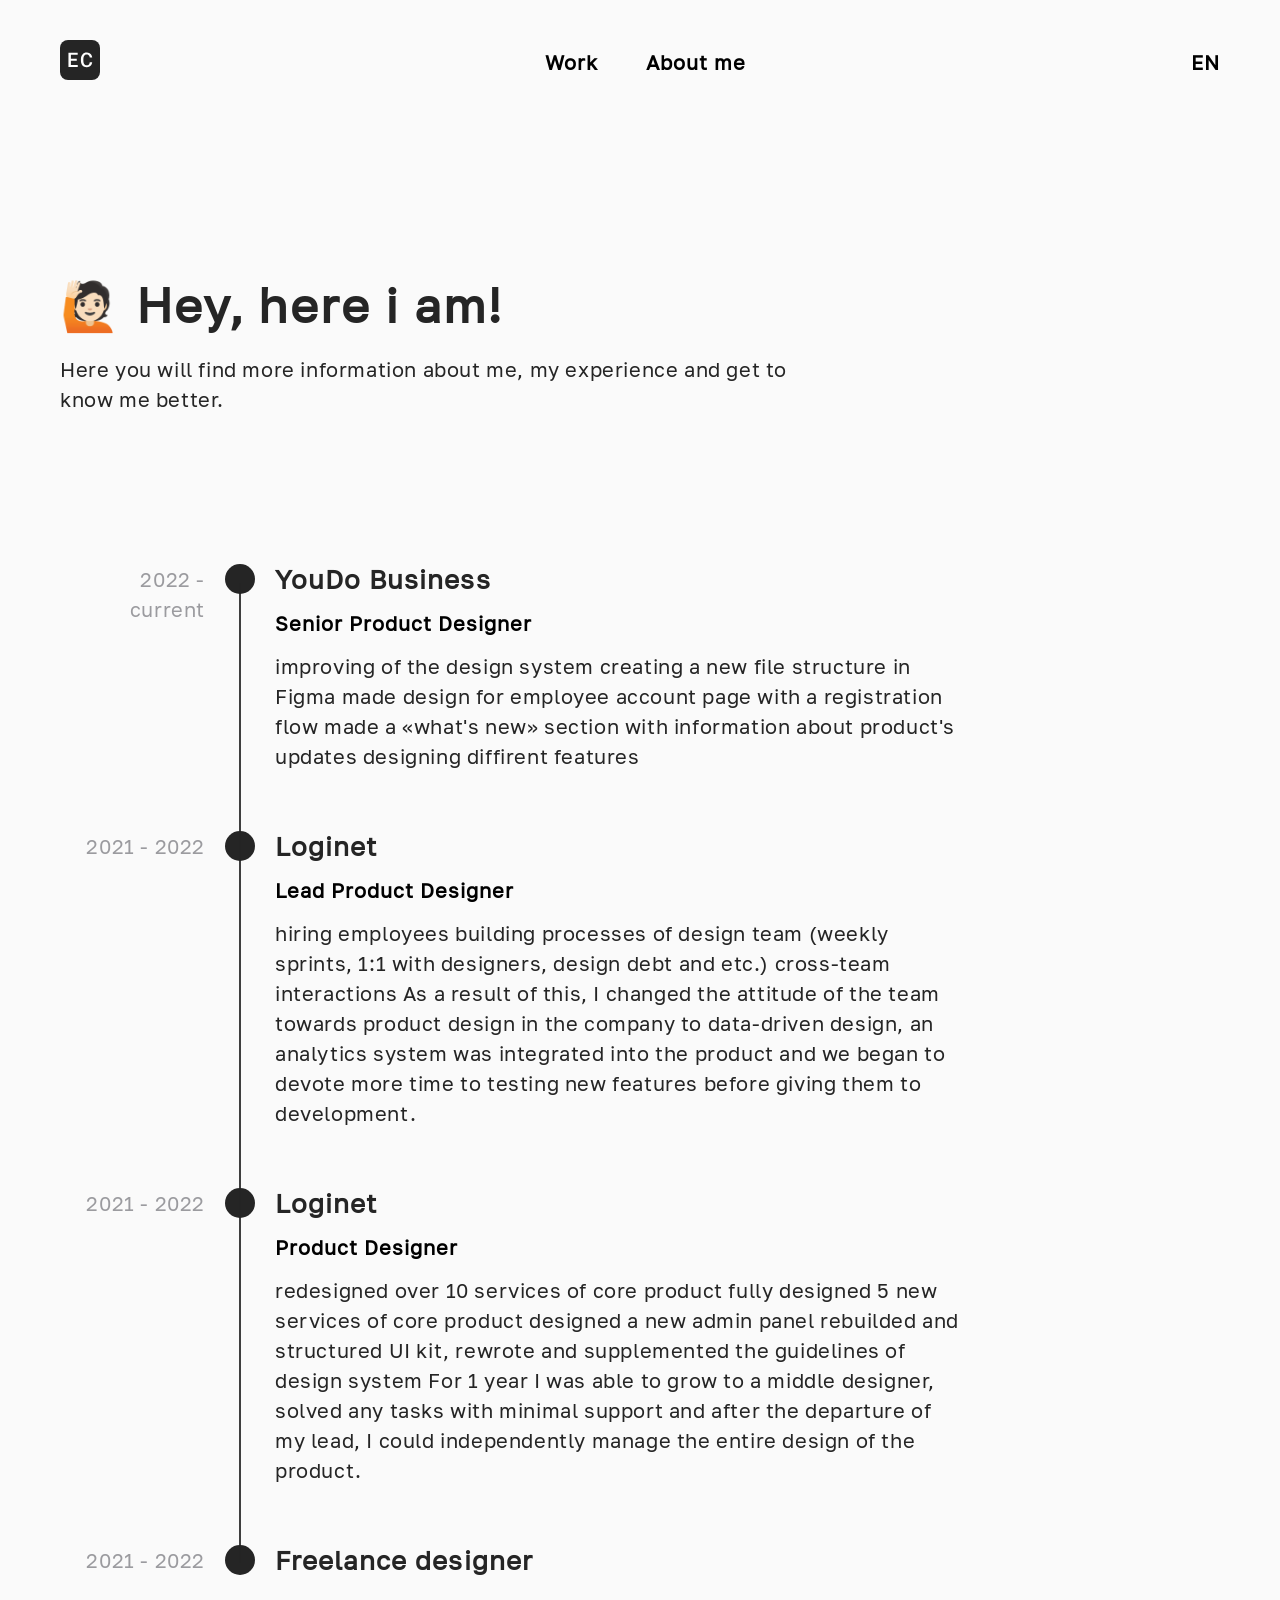
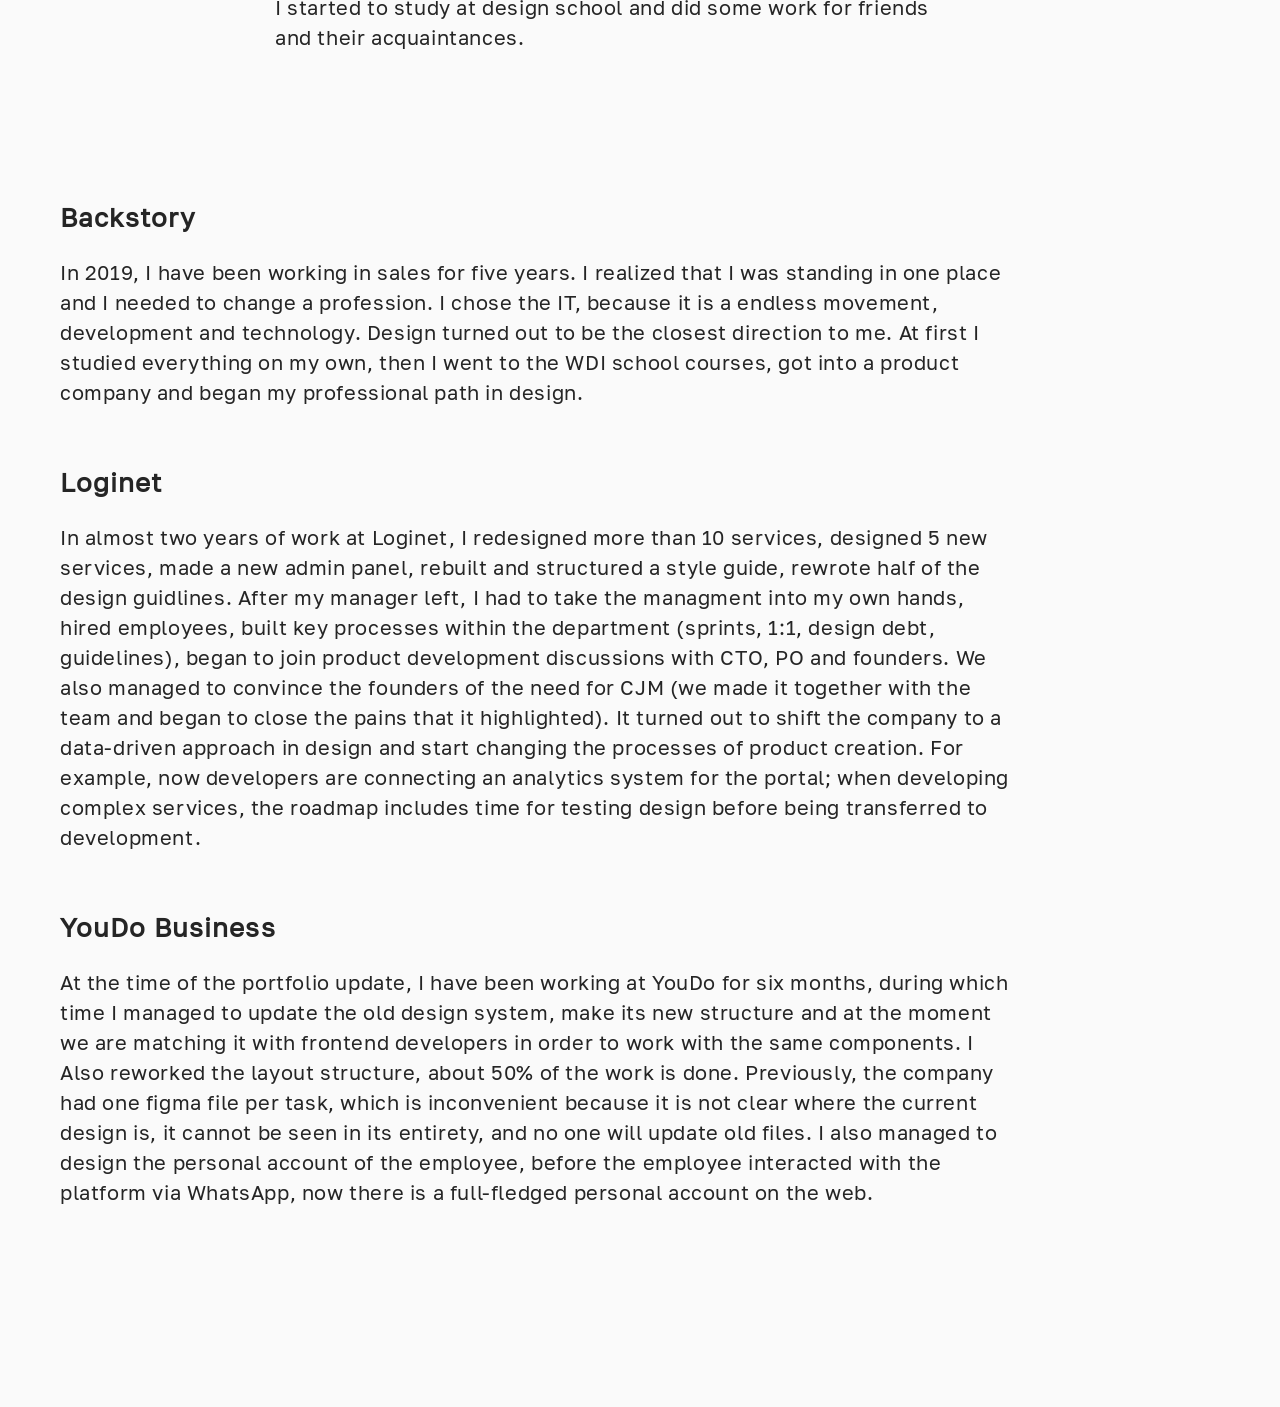
==== about_en.html @ 7d853041 "about" ====
<!DOCTYPE html>
<html lang="en">
  <head>
    <link rel="stylesheet" href="css/normalize.css" />
    <link rel="stylesheet" href="css/style.css" />
    <link rel="stylesheet" href="css/font.css" />
    <link rel="shortcut icon" href="img/logo.svg" />
    <title>About me</title>
    <meta charset="UTF-8" />
    <meta http-equiv="X-UA-Compatible" content="IE=edge" />
    <meta name="viewport" content="width=device-width, initial-scale=1.0" />
    <title>Document</title>
  </head>
  <body>
    <header class="header">
      <a href="index.html">
        <img src="img/logo.svg" alt="нет лого" />
      </a>
      <div class="randomclass">
        <a href="work_en.html" class="bold-20">Work</a>
        <a class="bold-20">About me</a>
      </div>
      <div>
        <p class="bold-20">EN</p>
      </div>
    </header>
    <div class="mainpartwork">
      <div class="mainparttext">
        <p class="bold-48">🙋🏻 Hey, here i am!</p>
        <p class="regular-20">
          Here you will find more information about me, my experience and get to
          know me better.
        </p>
      </div>
      <div class="block-card">
        <img class="line-exp" src="img/lineexp.svg" alt="линия" />
        <div class="exp-main">
          <p class="regular-20-gray">2022 - current</p>
          <img src="img/round.svg" alt="круг" />
          <div class="exp-text">
            <p class="bold-26">YouDo Business</p>
            <p class="bold-20">Senior Product Designer</p>
            <p class="regular-20">
              improving of the design system creating a new file structure in
              Figma made design for employee account page with a registration
              flow made a «what's new» section with information about product's
              updates designing diffirent features
            </p>
          </div>
        </div>
        <div class="exp-main">
          <p class="regular-20-gray">2021 - 2022</p>
          <img src="img/round.svg" alt="круг" />
          <div class="exp-text">
            <p class="bold-26">Loginet</p>
            <p class="bold-20">Lead Product Designer</p>
            <p class="regular-20">
              hiring employees building processes of design team (weekly
              sprints, 1:1 with designers, design debt and etc.) cross-team
              interactions As a result of this, I changed the attitude of the
              team towards product design in the company to data-driven design,
              an analytics system was integrated into the product and we began
              to devote more time to testing new features before giving them to
              development.
            </p>
          </div>
        </div>
        <div class="exp-main">
          <p class="regular-20-gray">2021 - 2022</p>
          <img src="img/round.svg" alt="круг" />
          <div class="exp-text">
            <p class="bold-26">Loginet</p>
            <p class="bold-20">Product Designer</p>
            <p class="regular-20">
              redesigned over 10 services of core product fully designed 5 new
              services of core product designed a new admin panel rebuilded and
              structured UI kit, rewrote and supplemented the guidelines of
              design system For 1 year I was able to grow to a middle designer,
              solved any tasks with minimal support and after the departure of
              my lead, I could independently manage the entire design of the
              product.
            </p>
          </div>
        </div>
        <div class="exp-main">
          <p class="regular-20-gray">2021 - 2022</p>
          <img src="img/round.svg" alt="круг" />
          <div class="exp-text">
            <p class="bold-26">Freelance designer</p>
            <p class="regular-20">
              I started to study at design school and did some work for friends
              and their acquaintances.
            </p>
          </div>
        </div>
      </div>
      <div class="case-inside">
        <div class="case-header">
          <p class="bold-26">Backstory</p>
          <p class="regular-20">
            In 2019, I have been working in sales for five years. I realized
            that I was standing in one place and I needed to change a
            profession. I chose the IT, because it is a endless movement,
            development and technology. Design turned out to be the closest
            direction to me. At first I studied everything on my own, then I
            went to the WDI school courses, got into a product company and began
            my professional path in design.
          </p>
        </div>
        <div class="case-header">
          <p class="bold-26">Loginet</p>
          <p class="regular-20">
            In almost two years of work at Loginet, I redesigned more than 10
            services, designed 5 new services, made a new admin panel, rebuilt
            and structured a style guide, rewrote half of the design guidlines.
            After my manager left, I had to take the managment into my own
            hands, hired employees, built key processes within the department
            (sprints, 1:1, design debt, guidelines), began to join product
            development discussions with CTO, PO and founders. We also managed
            to convince the founders of the need for CJM (we made it together
            with the team and began to close the pains that it highlighted). It
            turned out to shift the company to a data-driven approach in design
            and start changing the processes of product creation. For example,
            now developers are connecting an analytics system for the portal;
            when developing complex services, the roadmap includes time for
            testing design before being transferred to development.
          </p>
        </div>
        <div class="case-header">
          <p class="bold-26">YouDo Business</p>
          <p class="regular-20">
            At the time of the portfolio update, I have been working at YouDo
            for six months, during which time I managed to update the old design
            system, make its new structure and at the moment we are matching it
            with frontend developers in order to work with the same components.
            I Also reworked the layout structure, about 50% of the work is done.
            Previously, the company had one figma file per task, which is
            inconvenient because it is not clear where the current design is, it
            cannot be seen in its entirety, and no one will update old files. I
            also managed to design the personal account of the employee, before
            the employee interacted with the platform via WhatsApp, now there is
            a full-fledged personal account on the web.
          </p>
        </div>
      </div>
    </div>
  </body>
</html>
---- css/style.css ----
@font-face {
  font-family: "GolosTextWebVF";
  src: url(../fonts/golos-text_vf.woff2) format("woff2"),
    url(../fonts/golos-text_vf.woff) format("woff");
  font-weight: normal;
  font-style: normal;
}

body {
  background-color: #fafafa;
  width: 1160px;
}

a {
  text-decoration: none;
}
ul {
  text-decoration: none;
}
li {
  text-decoration: none;
}


html {
  display: table;
  margin: auto;
}

.mainpart {
  display: flex;
  flex-direction: column;
  justify-content: center;
  align-items: flex-start;
  padding: 0px;
  gap: 32px;
  margin: auto;
  position: fixed;
  top: 0;
  left: 0;
  bottom: 0;
  right: 0;
  width: 1160px;
}

.mainpartwork {
  display: flex;
  flex-direction: column;
  justify-content: center;
  align-items: flex-start;
  gap: 150px;
  margin-top: 280px;
  margin-bottom: 200px;
  position: relative;
  width: 1160px;
}

.mainparttext {
  display: flex;
  flex-direction: column;
  align-items: flex-start;
  padding: 0px;
  gap: 24px;
  width: 759px;
}

.social {
  display: flex;
  flex-direction: row;
  align-items: flex-start;
  padding: 0px;
  gap: 16px;
  width: 140px;
}

.header {
  display: flex;
  flex-direction: row;
  justify-content: space-between;
  align-items: center;
  z-index: 1;
  padding: 40px 0px 20px;
  position: fixed;
  width: 1160px;
  top: 0px;
  left: calc(50% - 1160px / 2);
  background: #fafafa;
}

.randomclass {
  display: flex;
  align-items: center;
  padding: 0px;
  gap: 48px;
  height: 24px;
}

.block-card {
  display: flex;
  flex-direction: column;
  align-items: flex-start;
  padding: 0px;
  gap: 60px;
}

.card {
  display: flex;
  flex-direction: row;
  align-items: flex-start;
  padding: 0px;
  gap: 40px;
  width: 1160px;
}

.cardtext {
  display: flex;
  flex-direction: column;
  align-items: flex-start;
  padding: 60px 0px 0px;
  gap: 40px;
  width: 560px;
  height: fit-content;
}

.randomclass .header-wrapper {
  width: 100%;
}

.cardheader {
  display: flex;
  flex-direction: column;
  align-items: flex-start;
  padding: 0px;
  gap: 8px;
  width: 560px;
}

.carddescript {
  display: flex;
  flex-direction: column;
  align-items: flex-start;
  padding: 0px;
  gap: 24px;
  width: 560px;
  height: fit-content;
}

.readmore {
  display: flex;
  flex-direction: row;
  align-items: center;
  padding: 0px;
  gap: 8px;
  width: fit-content;
  height: 24px;
}

.case-main {
  display: flex;
  flex-direction: column;
  justify-content: center;
  align-items: flex-start;
  gap: 150px;
  margin-right: 100px;
  position: relative;
  width: 960px;
}

.case-header {
  display: flex;
  flex-direction: column;
  align-items: flex-start;
  padding: 0px;
  gap: 24px;
  width: 960px;
}

.case-text {
  display: flex;
  flex-direction: column;
  align-items: flex-start;
  padding: 0px;
  gap: 8px;
  width: 960px;
}

.case-inside {
  display: flex;
  flex-direction: column;
  align-items: flex-start;
  padding: 0px;
  gap: 60px;
  width: 960px;
}

.case-inside-part {
  display: flex;
  flex-direction: column;
  align-items: flex-start;
  padding: 0px;
  gap: 24px;
  width: 960px;
}

.caseimg {
  filter: drop-shadow(0px 2px 16px rgba(0, 0, 0, 0.16));
}

.img-with-text {
  display: flex;
  flex-direction: column;
  align-items: center;
  padding: 0px;
  gap: 16px;
}

.doubleimg {
  display: flex;
  flex-direction: row;
  align-items: flex-start;
  padding: 0px;
  gap: 20px;
  width: 960px;
}

.backbutton {
  margin-top: 7px;
  position: sticky;
  top: 150px;
}

.case-with-button {
  display: flex;
  flex-direction: row;
  justify-content: center;
  align-items: flex-start;
  gap: 60px;
  margin-top: 280px;
  margin-bottom: 200px;
  position: relative;
  width: 1160px;
}

.card-text-gap16 {
  display: flex;
  flex-direction: column;
  align-items: flex-start;
  padding: 0px;
  gap: 16px;
  width: 960px;
}

.exp-main {
display: flex;
flex-direction: row;
align-items: flex-start;
padding: 0px;
gap: 20px;
width: 906px;
}

.exp-text {
display: flex;
flex-direction: column;
align-items: flex-start;
padding: 0px;
gap: 16px;
width: 690px;
}

.line-exp {
position: absolute;
width: 2px;
height: 980px;
left: 179px;
margin-top: 19px;
}
---- css/font.css ----
.bold-48 {
font-family: 'GolosTextWebVF';
font-style: normal;
font-weight: 600;
font-size: 48px;
line-height: 50px;
letter-spacing: 0.04em;
color: #252525;
}

.bold-34 {
font-family: 'GolosTextWebVF';
font-style: normal;
font-weight: 600;
font-size: 34px;
line-height: 41px;
letter-spacing: 0.04em;
color: #252525;
}

.bold-26 {
font-family: 'GolosTextWebVF';
font-style: normal;
font-weight: 600;
font-size: 26px;
line-height: 31px;
letter-spacing: 0.04em;
color: #252525;
}

.bold-20 {
font-family: 'GolosTextWebVF';
font-style: normal;
font-weight: 600;
font-size: 20px;
line-height: 24px;
letter-spacing: 0.05em;
color: black;
text-decoration: none
}
    
.regular-20 {
font-family: 'GolosTextWebVF';
font-style: normal;
font-weight: 400;
font-size: 20px;
line-height: 30px;
letter-spacing: 0.03em;
color: #252525;
}

.regular-16 {
font-family: 'GolosTextWebVF';
font-style: normal;
font-weight: 400;
font-size: 16px;
line-height: 19px;
letter-spacing: 0.03em;
color: #9B9B9F;
}

.regular-20-gray {
    font-family: 'GolosTextWebVF';
    font-style: normal;
    font-weight: 400;
    font-size: 20px;
    line-height: 30px;
    letter-spacing: 0.03em;
    color: #9B9B9F;
    width: 145px;
    text-align: right;
    }
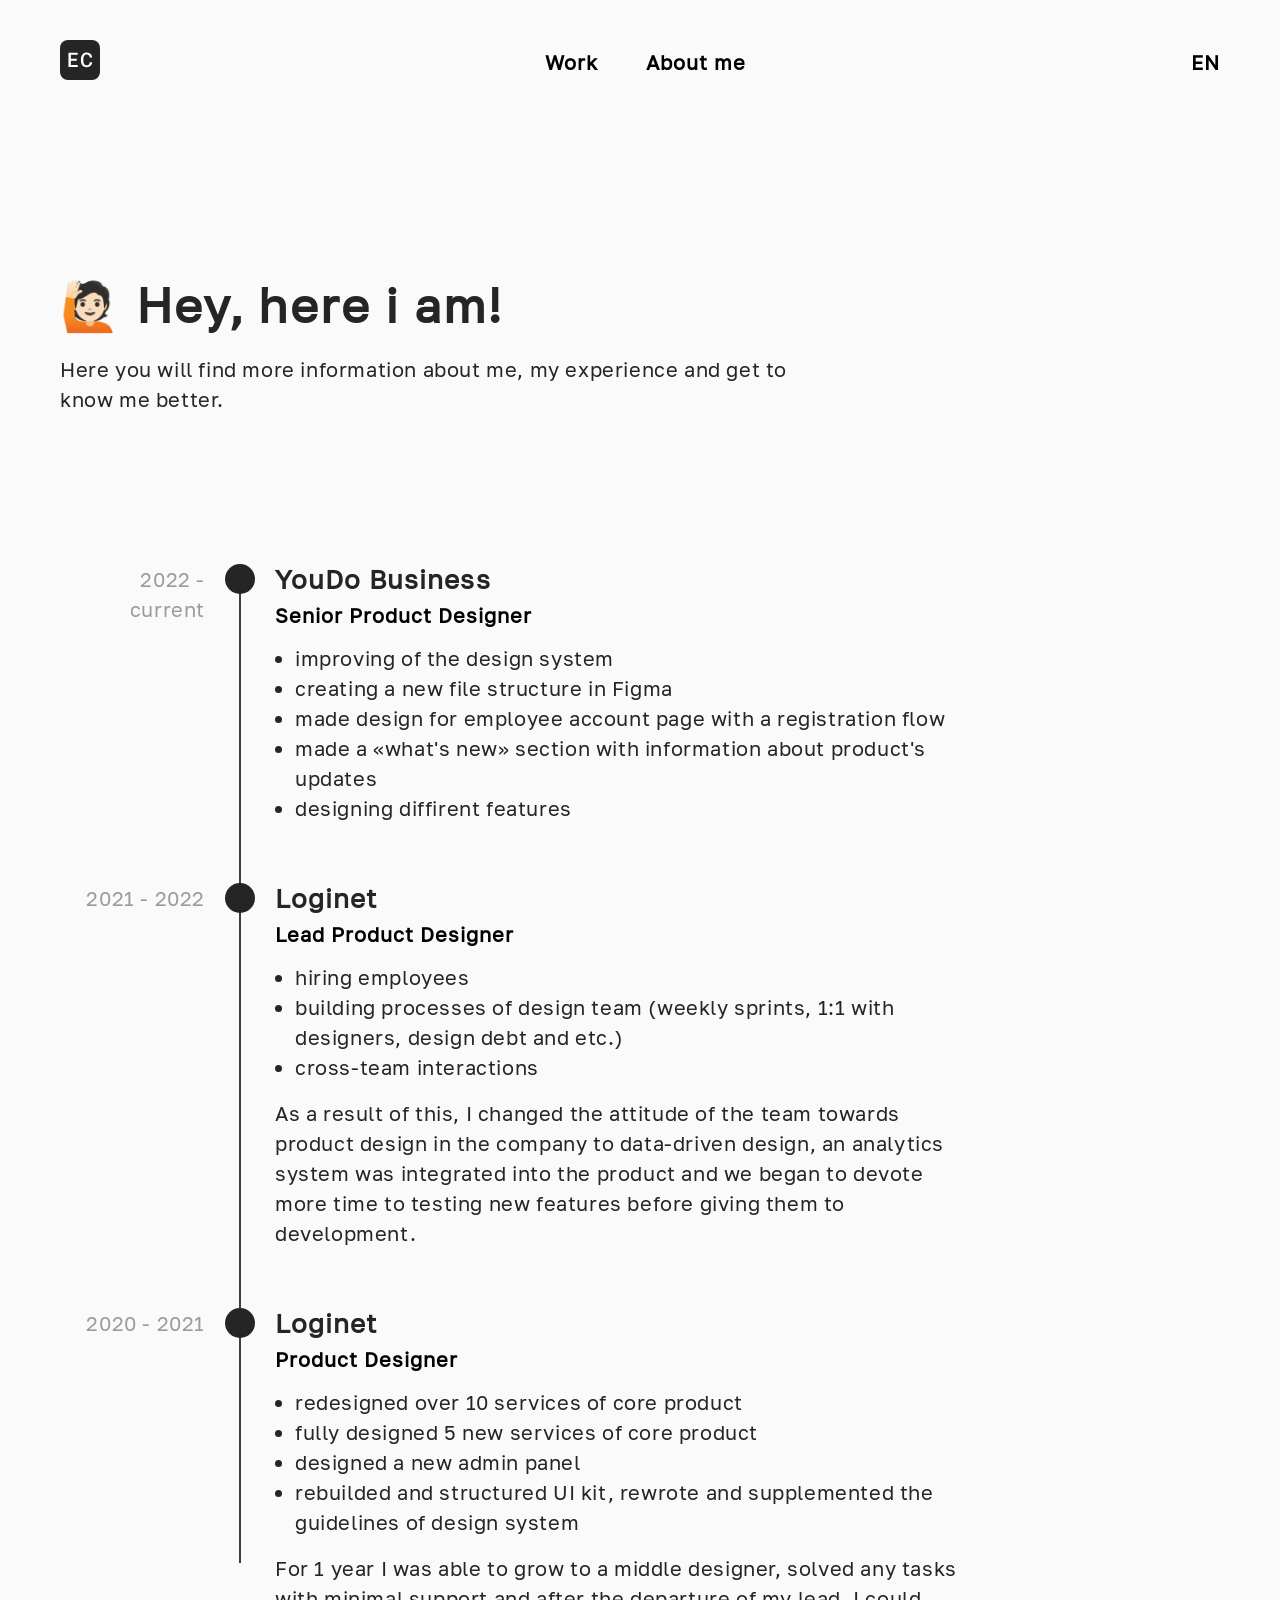
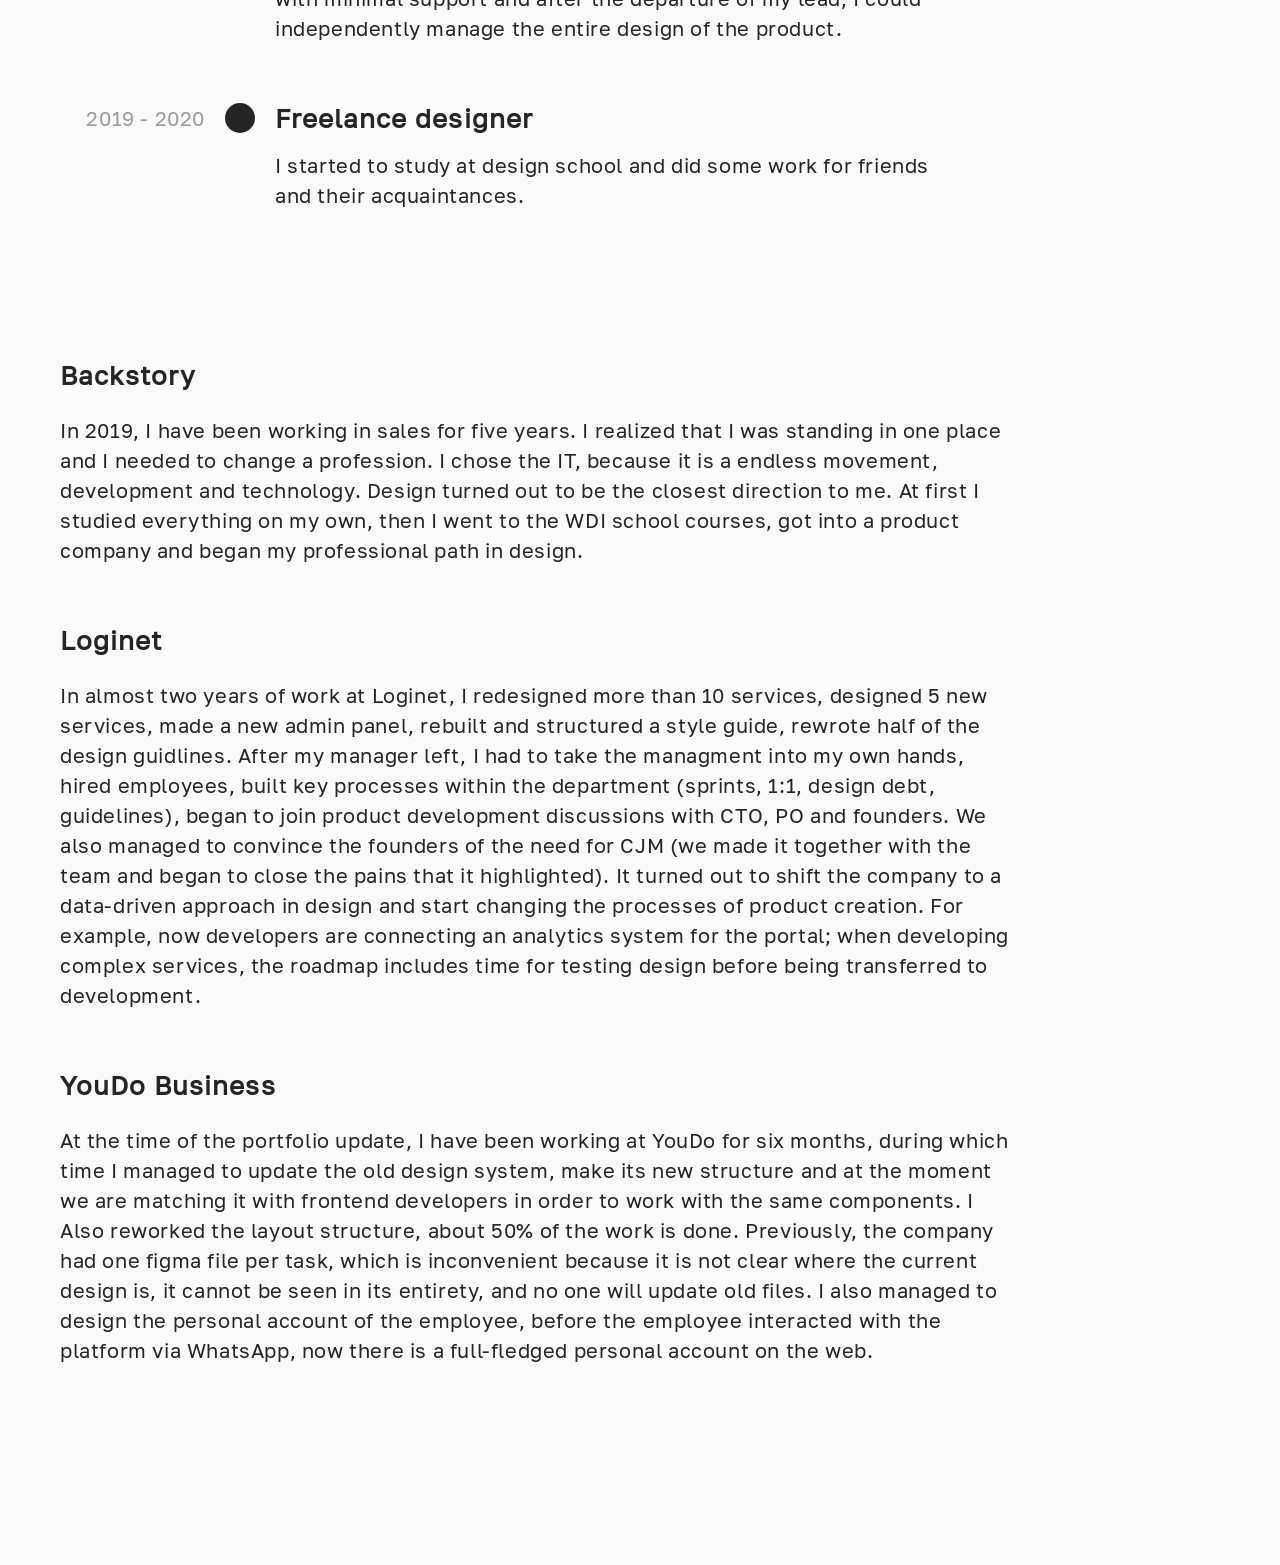
==== commit d6444ef8: "about" ====
--- a/about_en.html
+++ b/about_en.html
@@ -38,52 +38,74 @@
           <p class="regular-20-gray">2022 - current</p>
           <img src="img/round.svg" alt="круг" />
           <div class="exp-text">
-            <p class="bold-26">YouDo Business</p>
-            <p class="bold-20">Senior Product Designer</p>
-            <p class="regular-20">
-              improving of the design system creating a new file structure in
-              Figma made design for employee account page with a registration
-              flow made a «what's new» section with information about product's
-              updates designing diffirent features
-            </p>
+            <div class="cardheader">
+              <p class="bold-26">YouDo Business</p>
+              <p class="bold-20">Senior Product Designer</p>
+            </div>
+            <ul class="regular-20 list">
+              <li>improving of the design system</li>
+              <li>creating a new file structure in Figma</li>
+              <li>
+                made design for employee account page with a registration flow
+              </li>
+              <li>
+                made a «what's new» section with information about product's
+                updates
+              </li>
+              <li>designing diffirent features</li>
+            </ul>
           </div>
         </div>
         <div class="exp-main">
           <p class="regular-20-gray">2021 - 2022</p>
           <img src="img/round.svg" alt="круг" />
           <div class="exp-text">
-            <p class="bold-26">Loginet</p>
-            <p class="bold-20">Lead Product Designer</p>
+            <div class="cardheader">
+              <p class="bold-26">Loginet</p>
+              <p class="bold-20">Lead Product Designer</p>
+            </div>
+            <ul class="regular-20 list">
+              <li>hiring employees</li>
+              <li>
+                building processes of design team (weekly sprints, 1:1 with
+                designers, design debt and etc.)
+              </li>
+              <li>cross-team interactions</li>
+            </ul>
             <p class="regular-20">
-              hiring employees building processes of design team (weekly
-              sprints, 1:1 with designers, design debt and etc.) cross-team
-              interactions As a result of this, I changed the attitude of the
-              team towards product design in the company to data-driven design,
-              an analytics system was integrated into the product and we began
-              to devote more time to testing new features before giving them to
-              development.
+              As a result of this, I changed the attitude of the team towards
+              product design in the company to data-driven design, an analytics
+              system was integrated into the product and we began to devote more
+              time to testing new features before giving them to development.
             </p>
           </div>
         </div>
         <div class="exp-main">
-          <p class="regular-20-gray">2021 - 2022</p>
+          <p class="regular-20-gray">2020 - 2021</p>
           <img src="img/round.svg" alt="круг" />
           <div class="exp-text">
-            <p class="bold-26">Loginet</p>
-            <p class="bold-20">Product Designer</p>
+            <div class="cardheader">
+              <p class="bold-26">Loginet</p>
+              <p class="bold-20">Product Designer</p>
+            </div>
+            <ul class="regular-20 list">
+              <li>redesigned over 10 services of core product</li>
+              <li>fully designed 5 new services of core product</li>
+              <li>designed a new admin panel</li>
+              <li>
+                rebuilded and structured UI kit, rewrote and supplemented the
+                guidelines of design system
+              </li>
+            </ul>
             <p class="regular-20">
-              redesigned over 10 services of core product fully designed 5 new
-              services of core product designed a new admin panel rebuilded and
-              structured UI kit, rewrote and supplemented the guidelines of
-              design system For 1 year I was able to grow to a middle designer,
-              solved any tasks with minimal support and after the departure of
-              my lead, I could independently manage the entire design of the
-              product.
+              For 1 year I was able to grow to a middle designer, solved any
+              tasks with minimal support and after the departure of my lead, I
+              could independently manage the entire design of the product.
             </p>
           </div>
         </div>
         <div class="exp-main">
-          <p class="regular-20-gray">2021 - 2022</p>
+          <p class="regular-20-gray">2019 - 2020</p>
           <img src="img/round.svg" alt="круг" />
           <div class="exp-text">
             <p class="bold-26">Freelance designer</p>
--- a/css/style.css
+++ b/css/style.css
@@ -277,3 +277,8 @@
 left: 179px;
 margin-top: 19px;
 }
+
+.list {
+padding-left: 20px;
+margin: auto;
+}
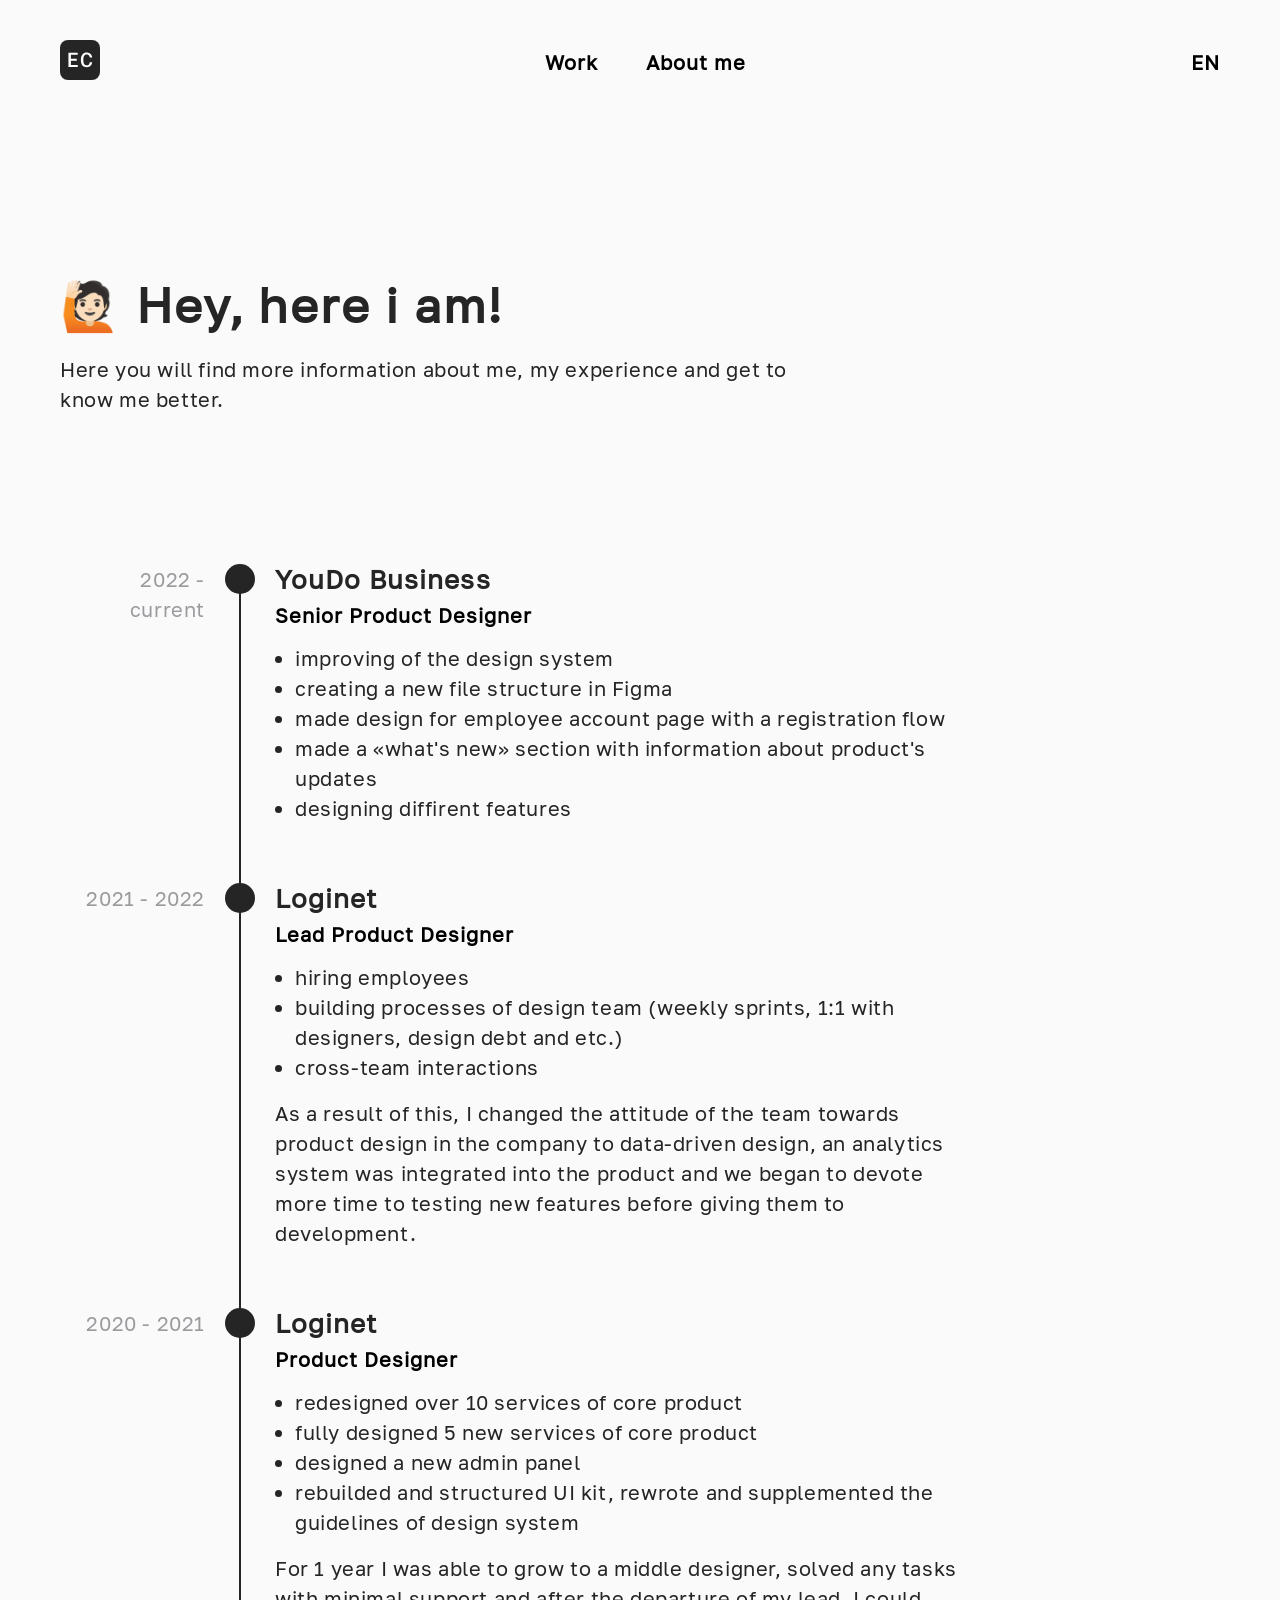
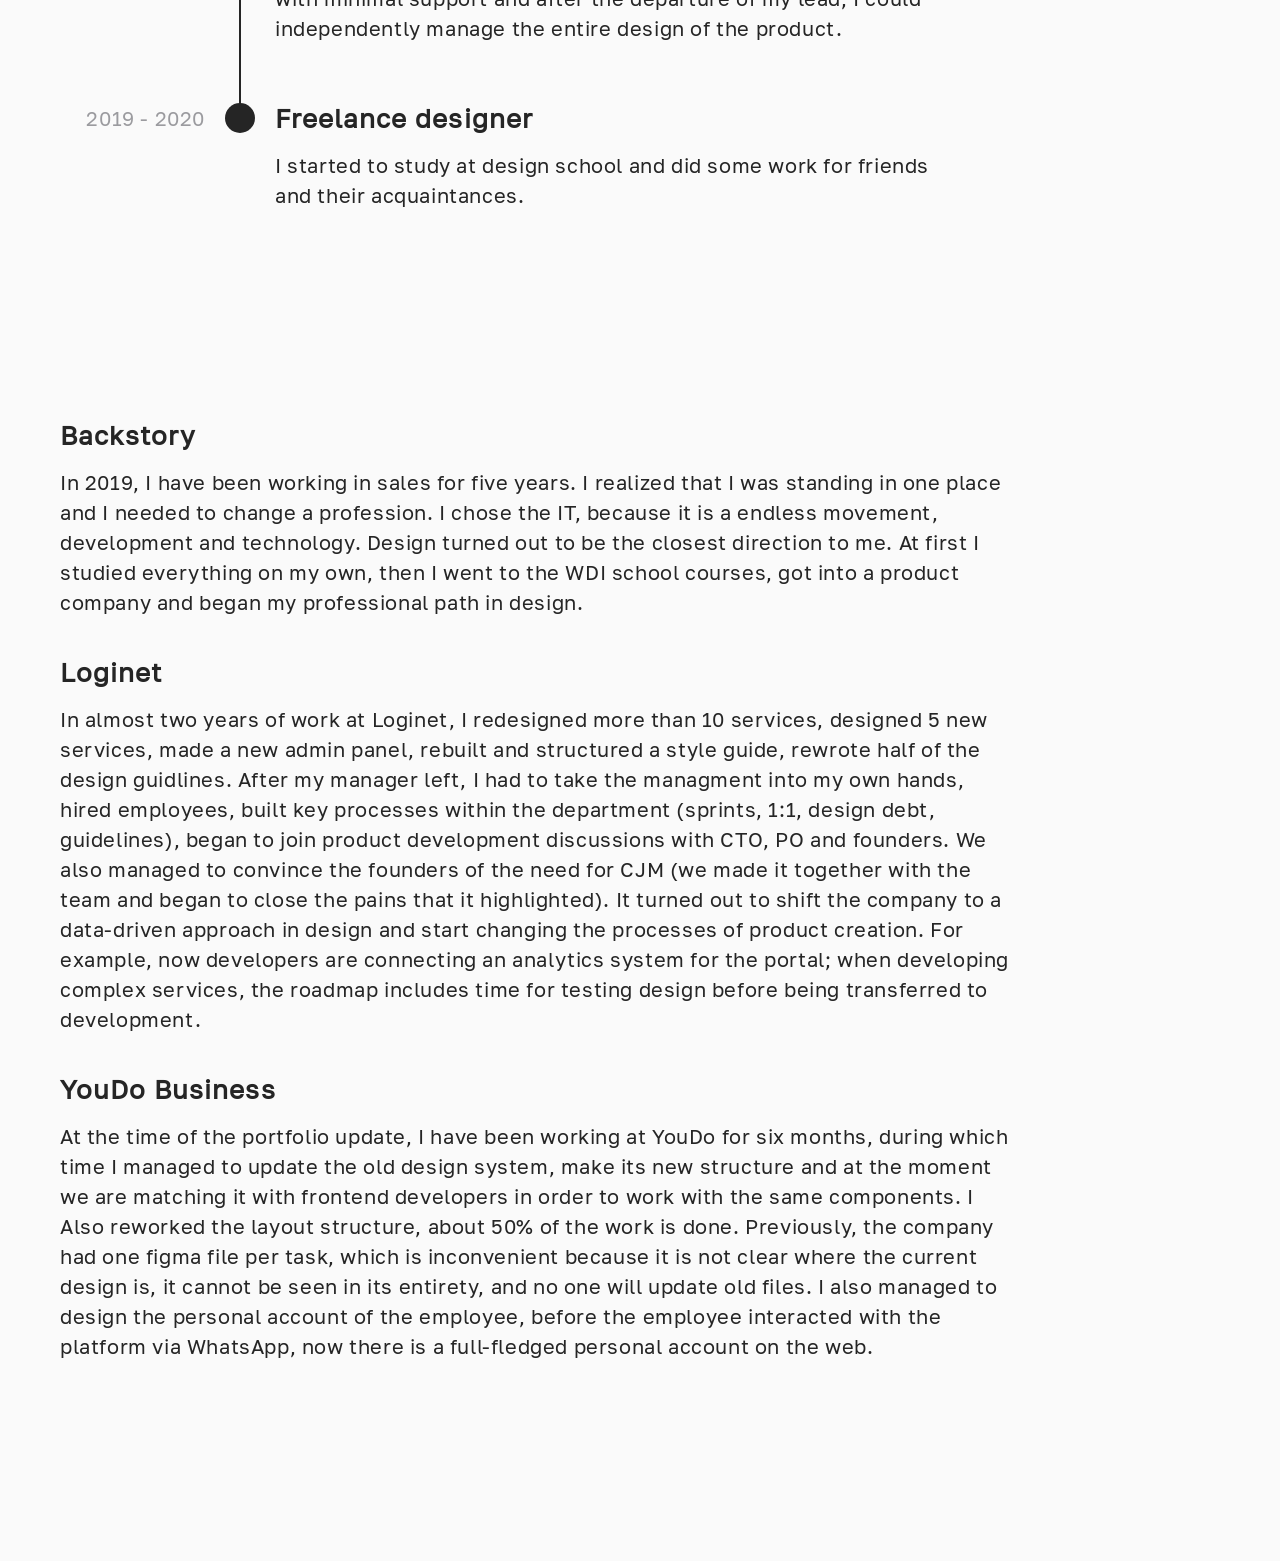
==== commit b4cdc619: "1234" ====
--- a/about_en.html
+++ b/about_en.html
@@ -116,8 +116,8 @@
           </div>
         </div>
       </div>
-      <div class="case-inside">
-        <div class="case-header">
+      <div class="cardtext">
+        <div class="card-text-gap16">
           <p class="bold-26">Backstory</p>
           <p class="regular-20">
             In 2019, I have been working in sales for five years. I realized
@@ -129,7 +129,7 @@
             my professional path in design.
           </p>
         </div>
-        <div class="case-header">
+        <div class="card-text-gap16">
           <p class="bold-26">Loginet</p>
           <p class="regular-20">
             In almost two years of work at Loginet, I redesigned more than 10
@@ -148,7 +148,7 @@
             testing design before being transferred to development.
           </p>
         </div>
-        <div class="case-header">
+        <div class="card-text-gap16">
           <p class="bold-26">YouDo Business</p>
           <p class="regular-20">
             At the time of the portfolio update, I have been working at YouDo
--- a/css/style.css
+++ b/css/style.css
@@ -273,7 +273,7 @@
 .line-exp {
 position: absolute;
 width: 2px;
-height: 980px;
+height: 1130px;
 left: 179px;
 margin-top: 19px;
 }
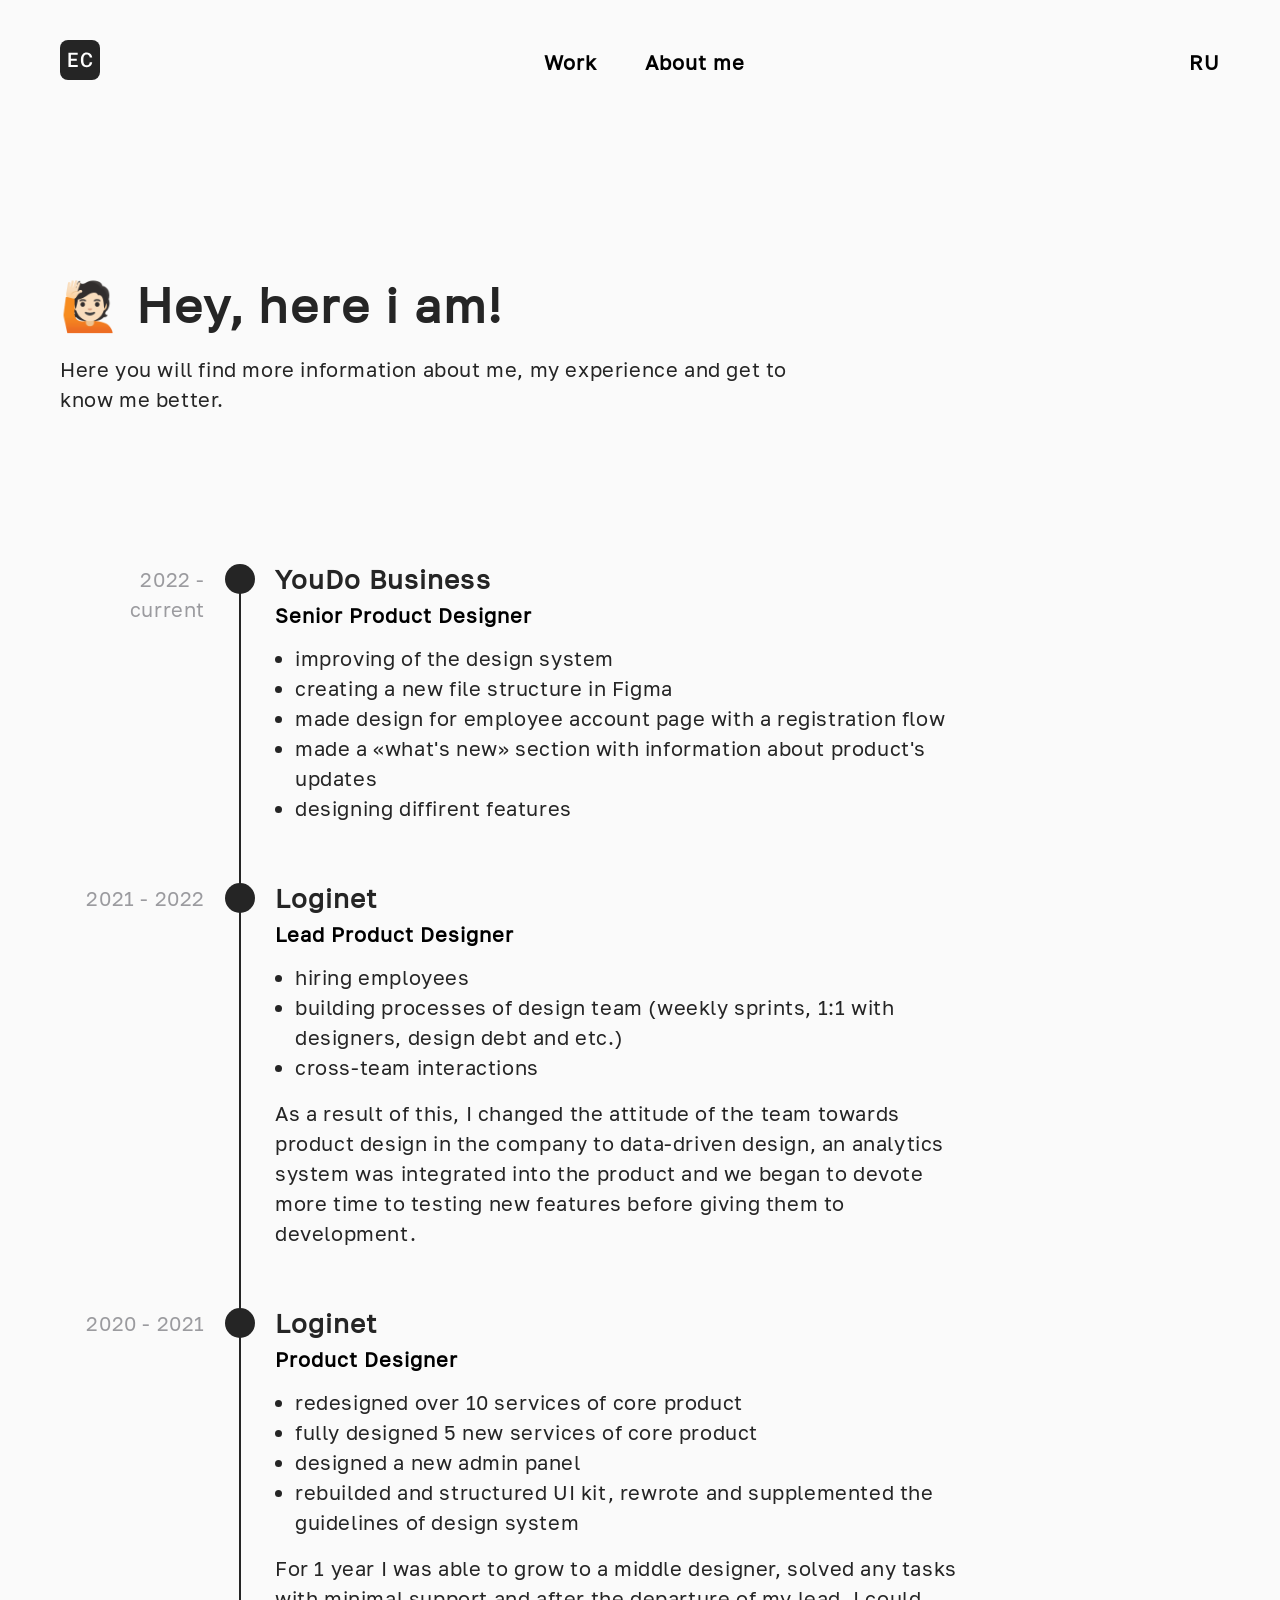
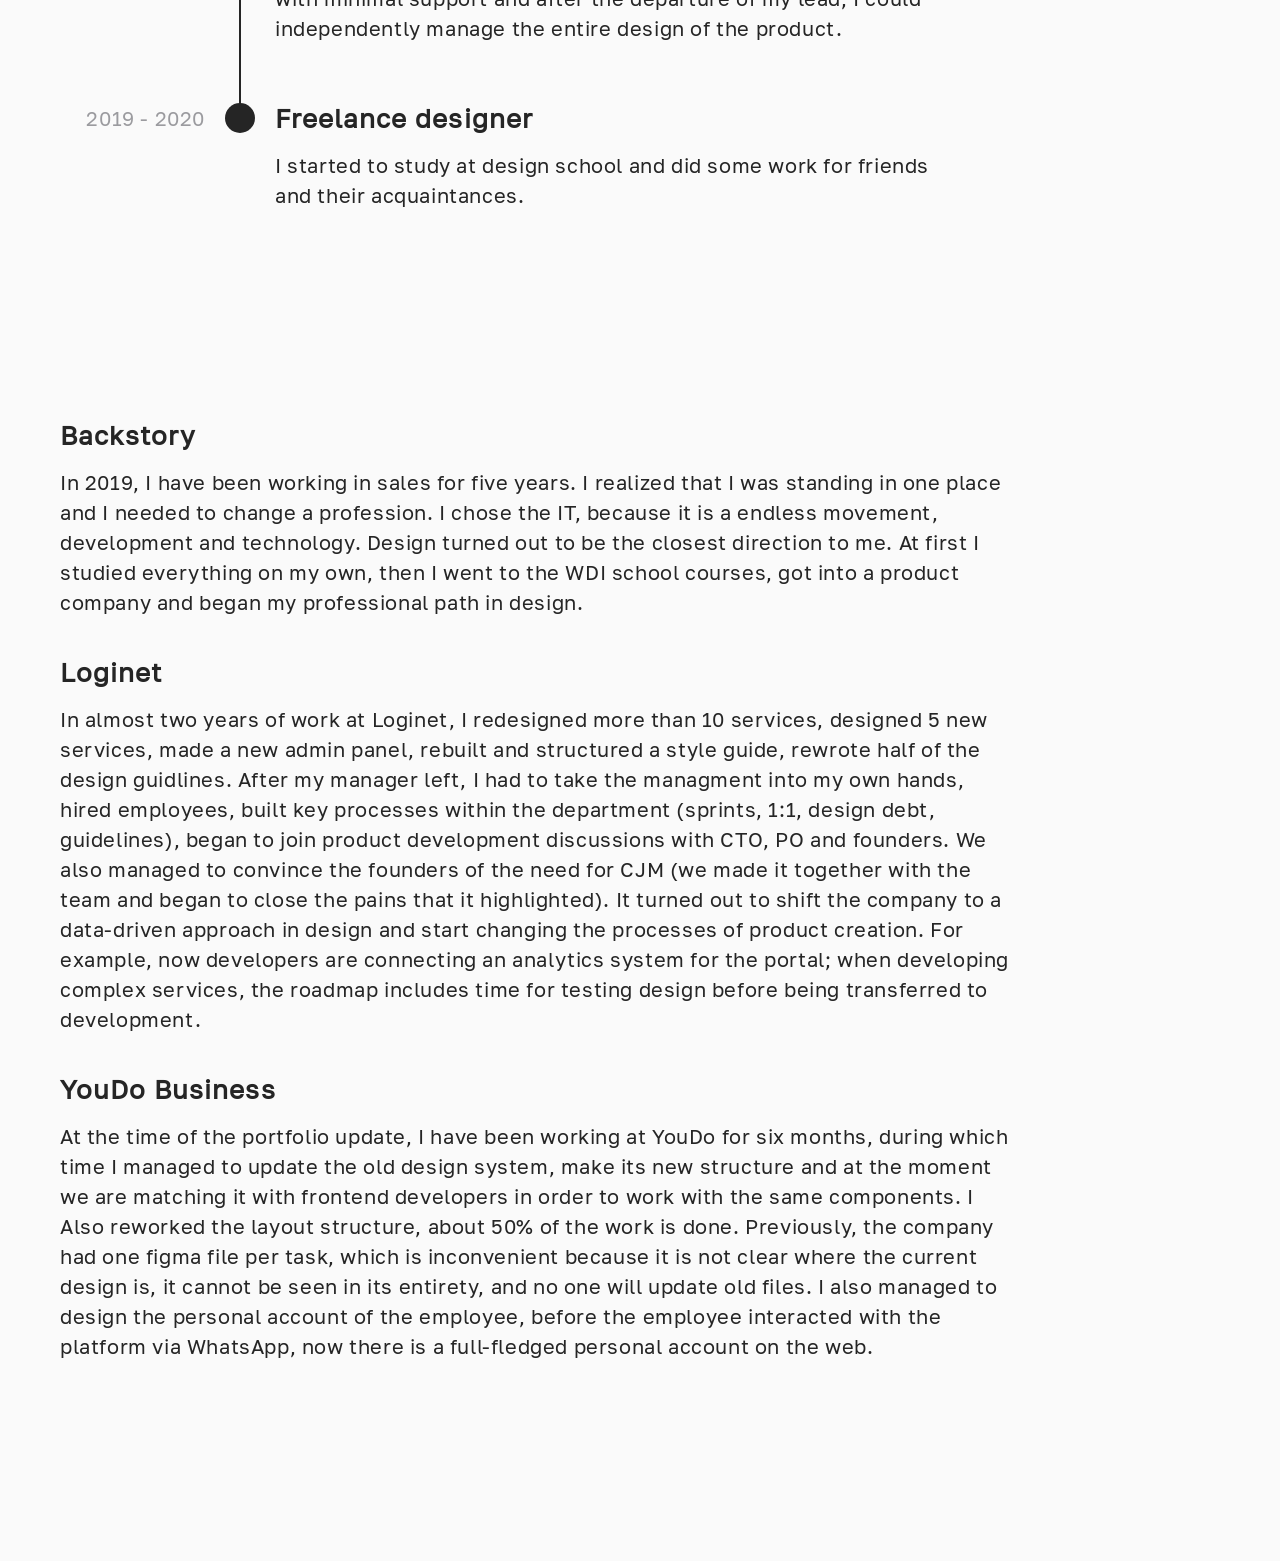
==== commit 5dceced1: "ru language" ====
--- a/about_en.html
+++ b/about_en.html
@@ -9,7 +9,6 @@
     <meta charset="UTF-8" />
     <meta http-equiv="X-UA-Compatible" content="IE=edge" />
     <meta name="viewport" content="width=device-width, initial-scale=1.0" />
-    <title>Document</title>
   </head>
   <body>
     <header class="header">
@@ -21,7 +20,7 @@
         <a class="bold-20">About me</a>
       </div>
       <div>
-        <p class="bold-20">EN</p>
+        <a href="about_ru.html" class="bold-20">RU</a>
       </div>
     </header>
     <div class="mainpartwork">
--- a/css/style.css
+++ b/css/style.css
@@ -278,6 +278,14 @@
 margin-top: 19px;
 }
 
+.line-exp-ru {
+  position: absolute;
+  width: 2px;
+  height: 1110px;
+  left: 179px;
+  margin-top: 19px;
+  }
+
 .list {
 padding-left: 20px;
 margin: auto;
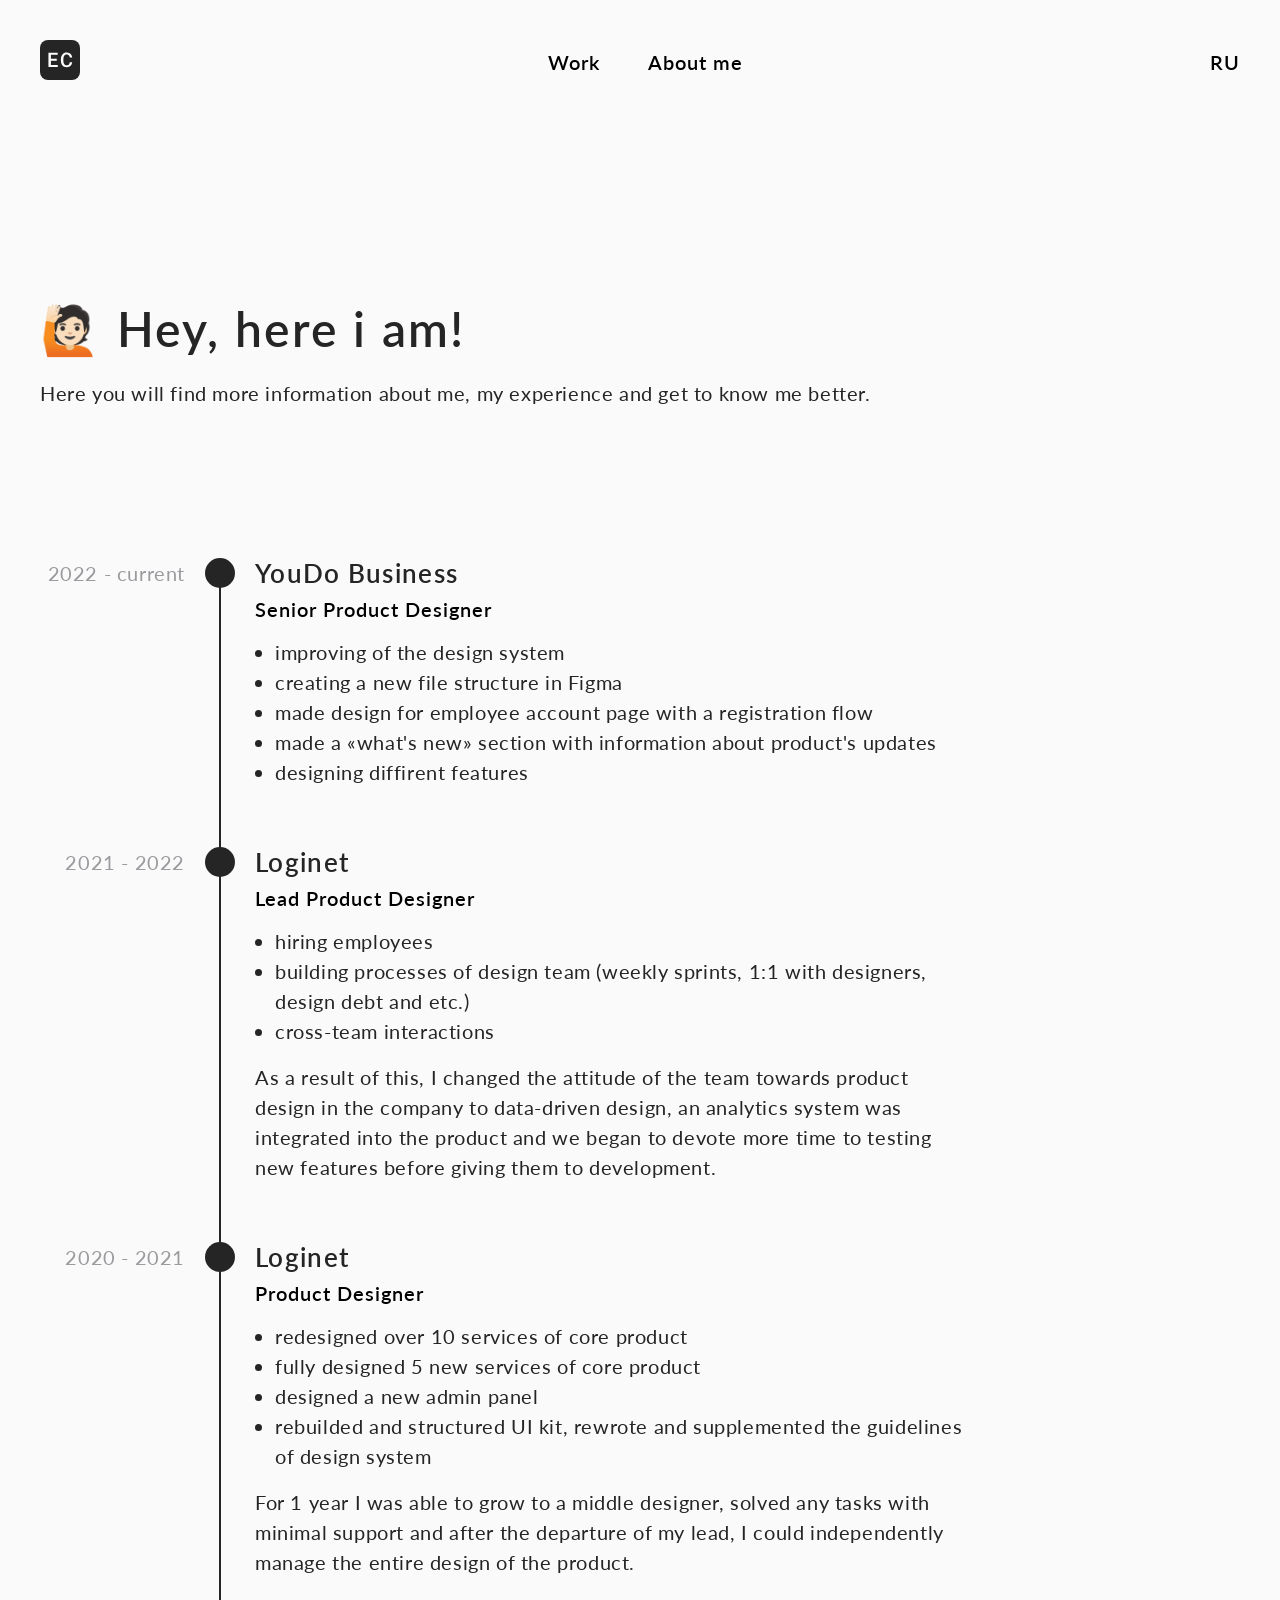
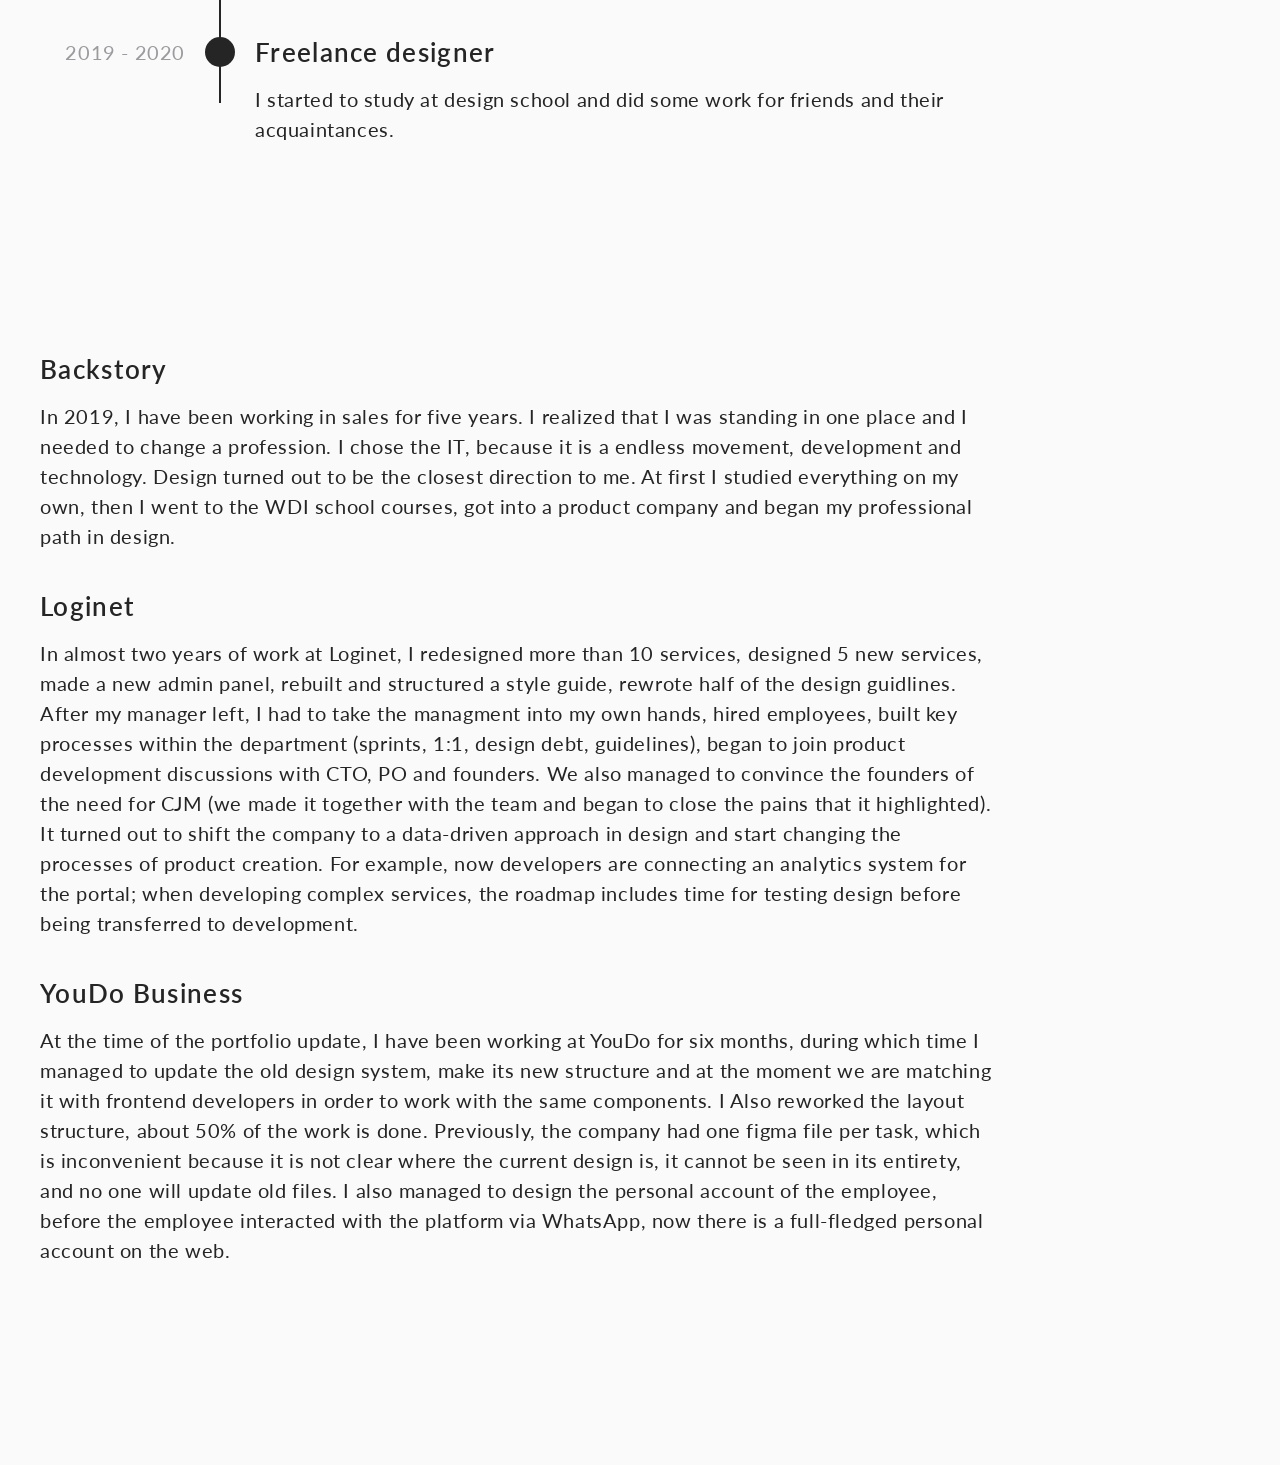
==== commit 3faa652b: "lato font" ====
--- a/about_en.html
+++ b/about_en.html
@@ -1,6 +1,7 @@
 <!DOCTYPE html>
 <html lang="en">
   <head>
+    <link href='http://fonts.googleapis.com/css?family=Lato&subset=latin,latin-ext' rel='stylesheet' type='text/css'>
     <link rel="stylesheet" href="css/normalize.css" />
     <link rel="stylesheet" href="css/style.css" />
     <link rel="stylesheet" href="css/font.css" />
--- a/css/style.css
+++ b/css/style.css
@@ -1,16 +1,10 @@
-
-
-@font-face {
-  font-family: "GolosTextWebVF";
-  src: url(../fonts/golos-text_vf.woff2) format("woff2"),
-    url(../fonts/golos-text_vf.woff) format("woff");
-  font-weight: normal;
-  font-style: normal;
-}
-
 body {
   background-color: #fafafa;
-  width: 1160px;
+  max-width: 1240px;
+  margin: auto;
+  padding-left: 40px;
+  padding-right: 40px;
+  max-height: 100%;
 }
 
 a {
@@ -23,47 +17,48 @@
   text-decoration: none;
 }
 
-
-html {
-  display: table;
-  margin: auto;
-}
-
 .mainpart {
+  width: 600px;
+  display: flex;
+  position: absolute;
+  align-items: center;
+  top: 50%;
+  left: 50%;
+  transform: translate(-50%, -50%);
+  flex-direction: column;
+  gap: 32px;
+}
+
+.mainpartwork {
   display: flex;
   flex-direction: column;
   justify-content: center;
   align-items: flex-start;
-  padding: 0px;
-  gap: 32px;
-  margin: auto;
-  position: fixed;
-  top: 0;
-  left: 0;
-  bottom: 0;
-  right: 0;
-  width: 1160px;
-}
-
-.mainpartwork {
-  display: flex;
-  flex-direction: column;
-  justify-content: center;
-  align-items: flex-start;
   gap: 150px;
-  margin-top: 280px;
+  margin-top: 200px;
   margin-bottom: 200px;
   position: relative;
-  width: 1160px;
+  width: 100%;
 }
 
 .mainparttext {
-  display: flex;
-  flex-direction: column;
-  align-items: flex-start;
-  padding: 0px;
-  gap: 24px;
-  width: 759px;
+  text-align: left;
+  display: flex;
+  flex-direction: column;
+  align-items: flex-start;
+  padding: 0px;
+  gap: 24px;
+  width: 100%;
+}
+
+.idextparttext {
+  text-align: center;
+  display: flex;
+  flex-direction: column;
+  align-items: flex-start;
+  padding: 0px;
+  gap: 24px;
+  width: 100%;
 }
 
 .social {
@@ -77,16 +72,25 @@
 
 .header {
   display: flex;
+  position: sticky;
   flex-direction: row;
   justify-content: space-between;
   align-items: center;
-  z-index: 1;
-  padding: 40px 0px 20px;
-  position: fixed;
-  width: 1160px;
-  top: 0px;
-  left: calc(50% - 1160px / 2);
+  z-index: 2;
+  padding-top: 40px;
+  padding-bottom: 20px;
+  top: 0;
+  width: 100%;
   background: #fafafa;
+}
+
+.header a {
+  transition-delay: 500ms;
+}
+
+.header a:hover {
+  text-decoration: underline;
+  text-underline-position: under;
 }
 
 .randomclass {
@@ -103,6 +107,7 @@
   align-items: flex-start;
   padding: 0px;
   gap: 60px;
+  width: 100%;
 }
 
 .card {
@@ -111,7 +116,8 @@
   align-items: flex-start;
   padding: 0px;
   gap: 40px;
-  width: 1160px;
+  width: 100%;
+  color: #fafafa;
 }
 
 .cardtext {
@@ -120,10 +126,15 @@
   align-items: flex-start;
   padding: 60px 0px 0px;
   gap: 40px;
-  width: 560px;
+  width: 100%;
   height: fit-content;
 }
 
+.cardimage {
+  width: 50%;
+  height: 50%;
+}
+
 .randomclass .header-wrapper {
   width: 100%;
 }
@@ -134,7 +145,7 @@
   align-items: flex-start;
   padding: 0px;
   gap: 8px;
-  width: 560px;
+  width: 100%;
 }
 
 .carddescript {
@@ -143,7 +154,7 @@
   align-items: flex-start;
   padding: 0px;
   gap: 24px;
-  width: 560px;
+  width: 100%;
   height: fit-content;
 }
 
@@ -151,10 +162,14 @@
   display: flex;
   flex-direction: row;
   align-items: center;
-  padding: 0px;
+  padding-bottom: 4px;
   gap: 8px;
-  width: fit-content;
   height: 24px;
+  transition: border 100ms linear;
+}
+
+.readmore:hover {
+  border-bottom: 2px solid #252525;
 }
 
 .case-main {
@@ -163,9 +178,9 @@
   justify-content: center;
   align-items: flex-start;
   gap: 150px;
-  margin-right: 100px;
+  margin-right: 140px;
   position: relative;
-  width: 960px;
+  width: 100%;
 }
 
 .case-header {
@@ -174,7 +189,7 @@
   align-items: flex-start;
   padding: 0px;
   gap: 24px;
-  width: 960px;
+  width: 100%;
 }
 
 .case-text {
@@ -183,7 +198,7 @@
   align-items: flex-start;
   padding: 0px;
   gap: 8px;
-  width: 960px;
+  width: 100%;
 }
 
 .case-inside {
@@ -192,7 +207,7 @@
   align-items: flex-start;
   padding: 0px;
   gap: 60px;
-  width: 960px;
+  width: 100%;
 }
 
 .case-inside-part {
@@ -201,7 +216,7 @@
   align-items: flex-start;
   padding: 0px;
   gap: 24px;
-  width: 960px;
+  width: 100%;
 }
 
 .caseimg {
@@ -226,21 +241,28 @@
 }
 
 .backbutton {
+  display: flex;
   margin-top: 7px;
   position: sticky;
   top: 150px;
+  border-radius: 24px;
+  transition: 200ms linear;
+}
+
+.backbutton:hover {
+  box-shadow: 0px 2px 24px rgba(0, 0, 0, 0.16);
 }
 
 .case-with-button {
   display: flex;
   flex-direction: row;
-  justify-content: center;
+  justify-content: left;
   align-items: flex-start;
   gap: 60px;
-  margin-top: 280px;
+  margin-top: 200px;
   margin-bottom: 200px;
   position: relative;
-  width: 1160px;
+  width: 100%;
 }
 
 .card-text-gap16 {
@@ -253,29 +275,29 @@
 }
 
 .exp-main {
-display: flex;
-flex-direction: row;
-align-items: flex-start;
-padding: 0px;
-gap: 20px;
-width: 906px;
+  display: flex;
+  flex-direction: row;
+  align-items: flex-start;
+  padding: 0px;
+  gap: 20px;
+  width: 906px;
 }
 
 .exp-text {
-display: flex;
-flex-direction: column;
-align-items: flex-start;
-padding: 0px;
-gap: 16px;
-width: 690px;
+  display: flex;
+  flex-direction: column;
+  align-items: flex-start;
+  padding: 0px;
+  gap: 16px;
+  width: 690px;
 }
 
 .line-exp {
-position: absolute;
-width: 2px;
-height: 1130px;
-left: 179px;
-margin-top: 19px;
+  position: absolute;
+  width: 2px;
+  height: 1130px;
+  left: 179px;
+  margin-top: 19px;
 }
 
 .line-exp-ru {
@@ -284,9 +306,90 @@
   height: 1110px;
   left: 179px;
   margin-top: 19px;
-  }
+}
 
 .list {
-padding-left: 20px;
-margin: auto;
-}+  padding-left: 20px;
+  margin: auto;
+}
+
+@media only screen and (max-width: 767px) {
+  body {
+    padding-left: 24px;
+    padding-right: 24px;
+    max-height: 100%;
+  }
+  .mainpart {
+    width: 100%;
+  }
+  .idextparttext {
+    margin: 0 24px;
+  }
+  .randomclass {
+    gap: 24px;
+  }
+  .mainpartwork {
+    display: flex;
+    flex-direction: column;
+    justify-content: center;
+    align-items: flex-start;
+    gap: 100px;
+    margin-top: 150px;
+    margin-bottom: 100px;
+    position: relative;
+    width: 100%;
+  }
+  .card {
+    display: flex;
+    flex-direction: column;
+    align-items: flex-start;
+    padding: 0px;
+    gap: 24px;
+    width: 100%;
+    color: #fafafa;
+  }
+  .cardtext {
+    display: flex;
+    flex-direction: column;
+    align-items: flex-start;
+    padding: 0;
+    gap: 16px;
+    width: 100%;
+    height: fit-content;
+  }
+  .card img {
+    max-width: 767px;
+    width: 100%;
+    height: 100%;
+  }
+  .carddescript {
+    display: flex;
+    flex-direction: column;
+    align-items: flex-start;
+    padding: 0px;
+    gap: 16px;
+    width: 100%;
+    height: fit-content;
+  }
+  .readmore img {
+    width: auto;
+    height: auto;
+  }
+  .case-with-button {
+    display: flex;
+    flex-direction: column;
+    justify-content: left;
+    align-items: flex-start;
+    gap: 24px;
+    margin-top: 150px;
+    margin-bottom: 100px;
+    position: relative;
+    width: 100%;
+  }
+  .mainparttext {
+    gap: 16px;
+  }
+  .cardheader {
+    gap: 4px;
+  }
+}
--- a/css/font.css
+++ b/css/font.css
@@ -1,72 +1,116 @@
 .bold-48 {
-font-family: 'GolosTextWebVF';
-font-style: normal;
-font-weight: 600;
-font-size: 48px;
-line-height: 50px;
-letter-spacing: 0.04em;
-color: #252525;
+  font-family: "Lato";
+  font-style: normal;
+  font-weight: 600;
+  font-size: 48px;
+  line-height: 50px;
+  letter-spacing: 0.05em;
+  color: #252525;
+  width: 100%;
 }
 
 .bold-34 {
-font-family: 'GolosTextWebVF';
-font-style: normal;
-font-weight: 600;
-font-size: 34px;
-line-height: 41px;
-letter-spacing: 0.04em;
-color: #252525;
+  font-family: "Lato";
+  font-style: normal;
+  font-weight: 600;
+  font-size: 34px;
+  line-height: 41px;
+  letter-spacing: 0.05em;
+  color: #252525;
 }
 
 .bold-26 {
-font-family: 'GolosTextWebVF';
-font-style: normal;
-font-weight: 600;
-font-size: 26px;
-line-height: 31px;
-letter-spacing: 0.04em;
-color: #252525;
+  font-family: "Lato";
+  font-style: normal;
+  font-weight: 600;
+  font-size: 26px;
+  line-height: 31px;
+  letter-spacing: 0.05em;
+  color: #252525;
 }
 
 .bold-20 {
-font-family: 'GolosTextWebVF';
-font-style: normal;
-font-weight: 600;
-font-size: 20px;
-line-height: 24px;
-letter-spacing: 0.05em;
-color: black;
-text-decoration: none
+  font-family: "Lato";
+  font-style: normal;
+  font-weight: 600;
+  font-size: 20px;
+  line-height: 24px;
+  letter-spacing: 0.05em;
+  color: black;
+  text-decoration: none;
 }
-    
+
 .regular-20 {
-font-family: 'GolosTextWebVF';
-font-style: normal;
-font-weight: 400;
-font-size: 20px;
-line-height: 30px;
-letter-spacing: 0.03em;
-color: #252525;
+  font-family: "Lato";
+  font-style: normal;
+  font-weight: 400;
+  font-size: 20px;
+  line-height: 30px;
+  letter-spacing: 0.03em;
+  color: #252525;
+  width: 100%;
 }
 
 .regular-16 {
-font-family: 'GolosTextWebVF';
-font-style: normal;
-font-weight: 400;
-font-size: 16px;
-line-height: 19px;
-letter-spacing: 0.03em;
-color: #9B9B9F;
+  font-family: "Lato";
+  font-style: normal;
+  font-weight: 400;
+  font-size: 16px;
+  line-height: 19px;
+  letter-spacing: 0.03em;
+  color: #9b9b9f;
 }
 
 .regular-20-gray {
-    font-family: 'GolosTextWebVF';
+  font-family: "Lato";
+  font-style: normal;
+  font-weight: 400;
+  font-size: 20px;
+  line-height: 30px;
+  letter-spacing: 0.03em;
+  color: #9b9b9f;
+  width: 145px;
+  text-align: right;
+}
+
+@media only screen and (max-width: 767px) {
+  .bold-48 {
+    font-family: "Lato";
+    font-style: normal;
+    font-weight: 600;
+    font-size: 34px;
+    line-height: 40px;
+    letter-spacing: 0.02em;
+    color: #252525;
+    width: 100%;
+  }
+  .regular-20 {
+    font-family: "Lato";
     font-style: normal;
     font-weight: 400;
-    font-size: 20px;
-    line-height: 30px;
-    letter-spacing: 0.03em;
-    color: #9B9B9F;
-    width: 145px;
-    text-align: right;
-    }
+    font-size: 16px;
+    line-height: 27px;
+    letter-spacing: 0.02em;
+    color: #252525;
+    width: 100%;
+  }
+  .bold-20 {
+    font-family: "Lato";
+    font-style: normal;
+    font-weight: 600;
+    font-size: 16px;
+    line-height: 24px;
+    letter-spacing: 0.02em;
+    color: black;
+    text-decoration: none;
+  }
+  .bold-34 {
+    font-family: "Lato";
+    font-style: normal;
+    font-weight: 600;
+    font-size: 26px;
+    line-height: 41px;
+    letter-spacing: 0.02em;
+    color: #252525;
+  }
+}
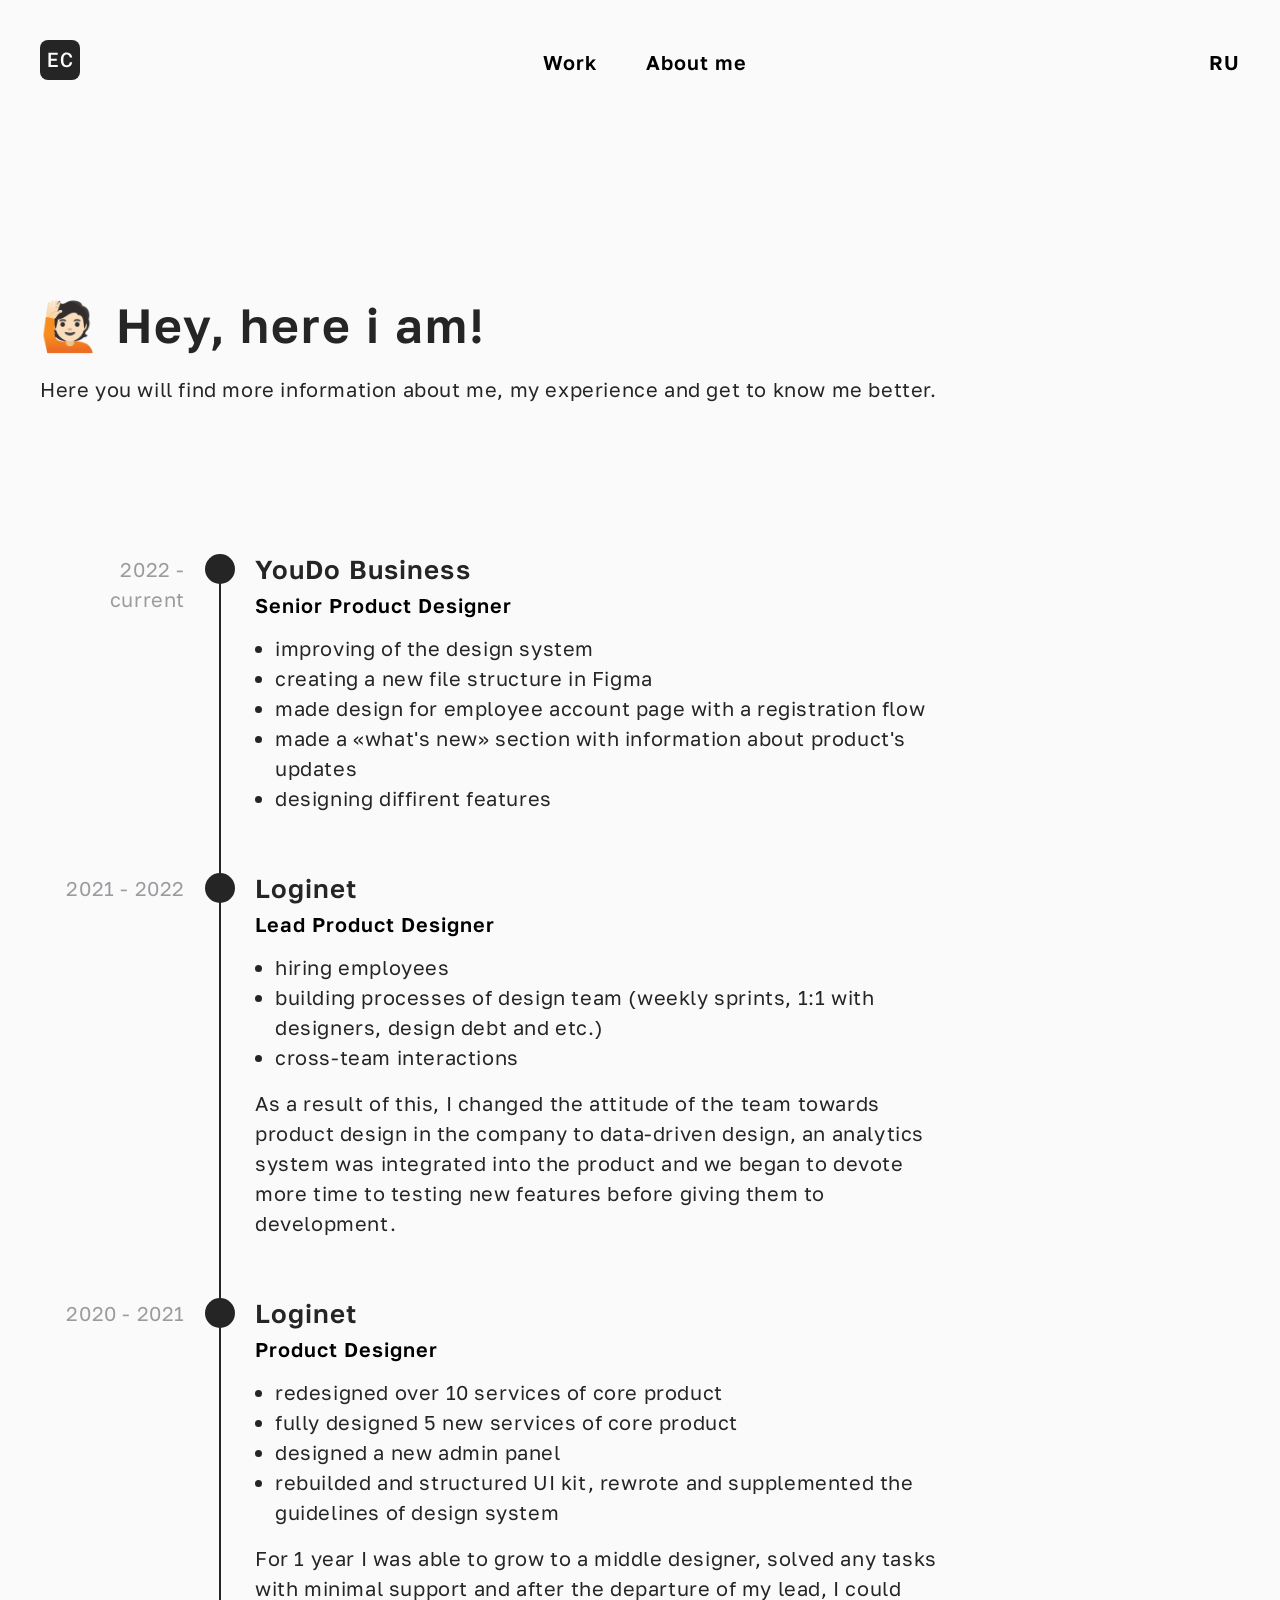
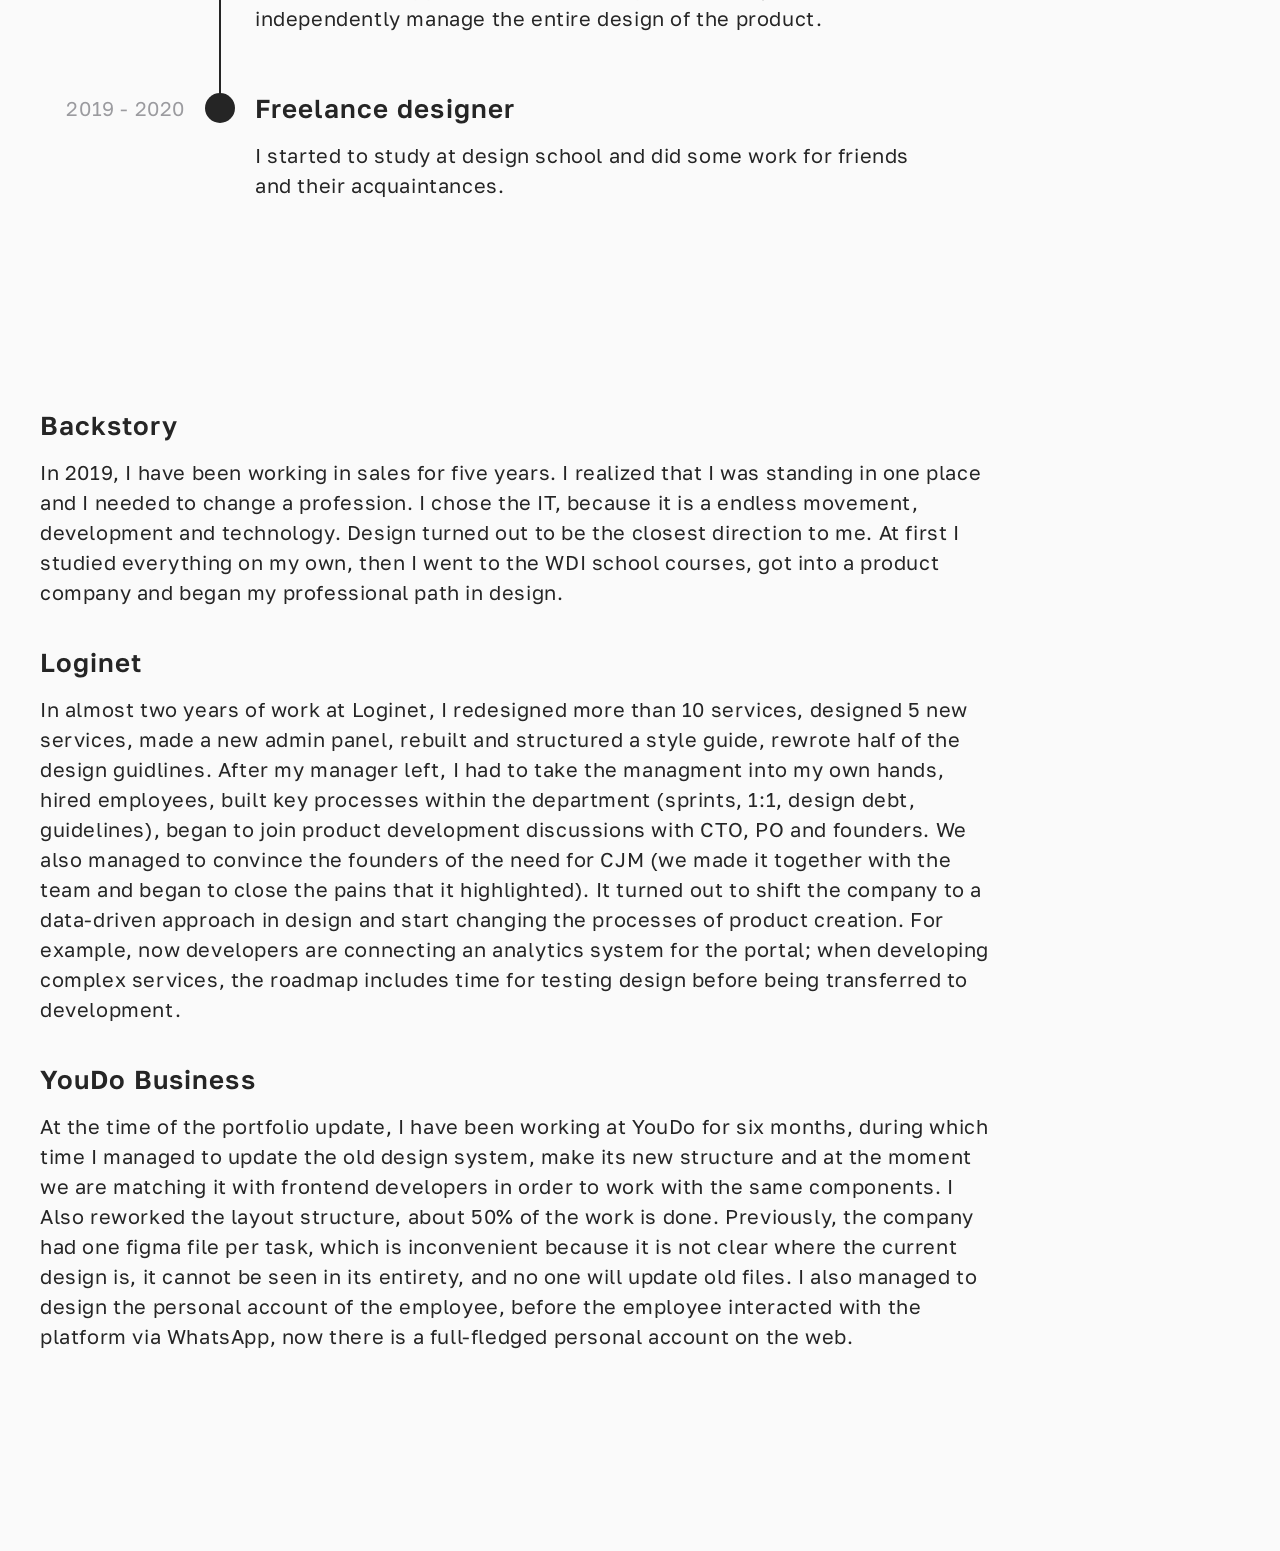
==== commit f176bfb9: "hover header" ====
--- a/about_en.html
+++ b/about_en.html
@@ -17,12 +17,16 @@
         <img src="img/logo.svg" alt="нет лого" />
       </a>
       <div class="randomclass">
-        <a href="work_en.html" class="bold-20">Work</a>
-        <a class="bold-20">About me</a>
+        <a href="work_en.html" class="bold-20">
+          <p>Work</p>
+        </a>
+        <a href="about_en.html" class="bold-20">
+          <p>About me</p>
+        </a>
       </div>
-      <div>
-        <a href="about_ru.html" class="bold-20">RU</a>
-      </div>
+      <a href="about_ru.html" class="bold-20">
+        <p>RU</p>
+      </a>
     </header>
     <div class="mainpartwork">
       <div class="mainparttext">
--- a/css/style.css
+++ b/css/style.css
@@ -85,12 +85,21 @@
 }
 
 .header a {
-  transition-delay: 500ms;
-}
-
-.header a:hover {
-  text-decoration: underline;
-  text-underline-position: under;
+  height: 40px;
+}
+
+.header p {
+  transition: border 100ms linear;
+  height: auto;
+  padding-bottom: 2px;
+  margin-top: 10px;
+  position: relative;
+  text-align: center;
+  height: auto;
+}
+
+.header p:hover {
+  border-bottom: 2px solid #252525;
 }
 
 .randomclass {
@@ -98,7 +107,7 @@
   align-items: center;
   padding: 0px;
   gap: 48px;
-  height: 24px;
+  height: 40px;
 }
 
 .block-card {
@@ -315,12 +324,21 @@
 
 @media only screen and (max-width: 767px) {
   body {
+    padding-left: 0px;
+    padding-right: 0px;
+    max-height: 100%;
+  }
+
+  .header {
+    padding-top: 20px;
     padding-left: 24px;
     padding-right: 24px;
-    max-height: 100%;
-  }
+    width: auto;
+    background: #fafafa;
+  }
+
   .mainpart {
-    width: 100%;
+    width: 90%;
   }
   .idextparttext {
     margin: 0 24px;
@@ -337,7 +355,9 @@
     margin-top: 150px;
     margin-bottom: 100px;
     position: relative;
-    width: 100%;
+    width: auto;
+    padding-left: 24px;
+    padding-right: 24px;
   }
   .card {
     display: flex;
@@ -381,10 +401,12 @@
     justify-content: left;
     align-items: flex-start;
     gap: 24px;
-    margin-top: 150px;
+    margin-top: 130px;
     margin-bottom: 100px;
     position: relative;
-    width: 100%;
+    width: auto;
+    padding-left: 24px;
+    padding-right: 24px;
   }
   .mainparttext {
     gap: 16px;
@@ -392,4 +414,54 @@
   .cardheader {
     gap: 4px;
   }
-}
+
+  .backbutton {
+    z-index: 2;
+  }
+
+  .case-main {
+    display: flex;
+    flex-direction: column;
+    justify-content: center;
+    align-items: flex-start;
+    gap: 100px;
+    margin-right: 0px;
+  }
+
+  .case-header {
+    gap: 16px;
+  }
+
+  .case-inside {
+    gap: 40px;
+  }
+
+  .case-inside-part {
+    gap: 12px;
+  }
+
+  .doubleimg {
+    display: flex;
+    flex-direction: column;
+    align-items: flex-start;
+    padding: 0px;
+    gap: 12px;
+    width: 100%;
+  }
+
+  .img-with-text {
+    display: flex;
+    flex-direction: column;
+    align-items: center;
+    padding: 0px;
+    gap: 4px;
+  }
+
+  .case-inside img {
+    width: 100%;
+  }
+
+  .img-with-text p {
+    text-align: center;
+  }
+}
--- a/css/font.css
+++ b/css/font.css
@@ -1,36 +1,56 @@
+@font-face {
+  font-family: "Golos Text";
+  src: url("../fonts/Golos-Text_Regular.eot");
+  src: local("вє"), url("../fonts/Golos-Text_Regular.woff") format("woff"),
+    url("../fonts/Golos-Text_Regular.ttf") format("truetype"),
+    url("../fonts/Golos-Text_Regular.svg") format("svg");
+  font-weight: 400;
+  font-style: normal;
+}
+
+@font-face {
+  font-family: "Golos Text";
+  src: url("../fonts/Golos-Text_DemiBold.eot");
+  src: local("вє"), url("../fonts/Golos-Text_DemiBold.woff") format("woff"),
+    url("../fonts/Golos-Text_DemiBold.ttf") format("truetype"),
+    url("../fonts/Golos-Text_DemiBold.svg") format("svg");
+  font-weight: 600;
+  font-style: normal;
+}
+
 .bold-48 {
-  font-family: "Lato";
+  font-family: "Golos Text";
   font-style: normal;
   font-weight: 600;
   font-size: 48px;
   line-height: 50px;
-  letter-spacing: 0.05em;
+  letter-spacing: 0.04em;
   color: #252525;
   width: 100%;
 }
 
 .bold-34 {
-  font-family: "Lato";
+  font-family: "Golos Text";
   font-style: normal;
   font-weight: 600;
   font-size: 34px;
   line-height: 41px;
-  letter-spacing: 0.05em;
+  letter-spacing: 0.04em;
   color: #252525;
 }
 
 .bold-26 {
-  font-family: "Lato";
+  font-family: "Golos Text";
   font-style: normal;
   font-weight: 600;
   font-size: 26px;
   line-height: 31px;
-  letter-spacing: 0.05em;
+  letter-spacing: 0.04em;
   color: #252525;
 }
 
 .bold-20 {
-  font-family: "Lato";
+  font-family: "Golos Text";
   font-style: normal;
   font-weight: 600;
   font-size: 20px;
@@ -41,7 +61,7 @@
 }
 
 .regular-20 {
-  font-family: "Lato";
+  font-family: "Golos Text";
   font-style: normal;
   font-weight: 400;
   font-size: 20px;
@@ -52,7 +72,7 @@
 }
 
 .regular-16 {
-  font-family: "Lato";
+  font-family: "Golos Text";
   font-style: normal;
   font-weight: 400;
   font-size: 16px;
@@ -62,7 +82,7 @@
 }
 
 .regular-20-gray {
-  font-family: "Lato";
+  font-family: "Golos Text";
   font-style: normal;
   font-weight: 400;
   font-size: 20px;
@@ -75,7 +95,7 @@
 
 @media only screen and (max-width: 767px) {
   .bold-48 {
-    font-family: "Lato";
+    font-family: "Golos Text";
     font-style: normal;
     font-weight: 600;
     font-size: 34px;
@@ -85,7 +105,7 @@
     width: 100%;
   }
   .regular-20 {
-    font-family: "Lato";
+    font-family: "Golos Text";
     font-style: normal;
     font-weight: 400;
     font-size: 16px;
@@ -95,17 +115,17 @@
     width: 100%;
   }
   .bold-20 {
-    font-family: "Lato";
+    font-family: "Golos Text";
     font-style: normal;
     font-weight: 600;
-    font-size: 16px;
+    font-size: 18px;
     line-height: 24px;
     letter-spacing: 0.02em;
     color: black;
     text-decoration: none;
   }
   .bold-34 {
-    font-family: "Lato";
+    font-family: "Golos Text";
     font-style: normal;
     font-weight: 600;
     font-size: 26px;
